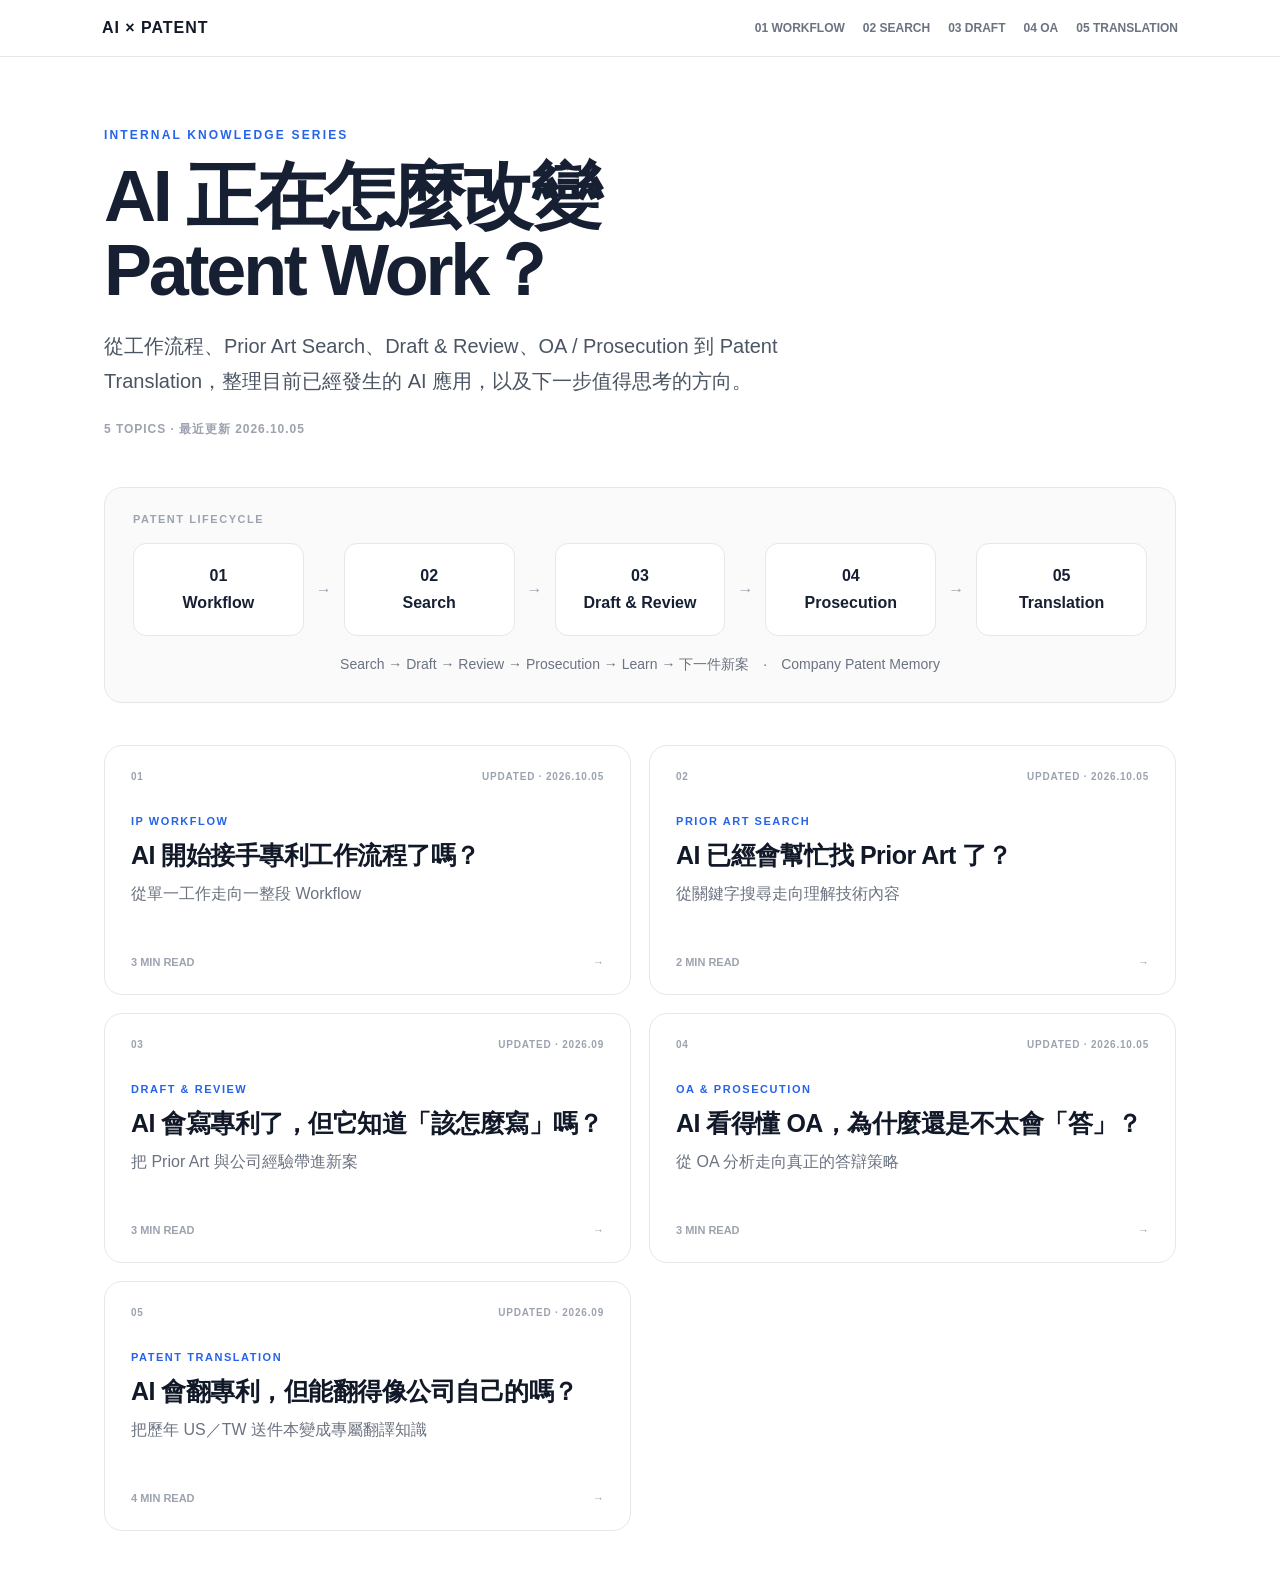
==== index.html @ 7e4e6a0c "Extend existing AI Patent issues with PatSnap and Juristat updates dated 2026-10-05" ====
<!doctype html><html lang="zh-Hant"><head>
<meta charset="utf-8"><meta name="viewport" content="width=device-width,initial-scale=1">
<title>AI × PATENT｜Internal Knowledge Series</title><style>
:root{--ink:#172033;--muted:#667085;--line:#e6eaf0;--soft:#f6f8fb;--accent:#3157d5;--green:#147d64;--amber:#a45b00}
*{box-sizing:border-box} body{margin:0;font-family:-apple-system,BlinkMacSystemFont,"Segoe UI","Noto Sans TC","PingFang TC",sans-serif;color:var(--ink);background:#fff;line-height:1.72}
main{max-width:940px;margin:auto;padding:56px 24px 80px}.eyebrow{font-weight:800;letter-spacing:.14em;font-size:13px;color:var(--accent)}
h1{font-size:44px;line-height:1.15;margin:14px 0 14px;letter-spacing:-.03em} .lead{font-size:21px;color:#475467;max-width:760px;margin:0}
.meta{margin-top:22px;color:#7a8495;font-size:13px;font-weight:700;letter-spacing:.05em}.rule{height:1px;background:var(--line);margin:42px 0}
h2{font-size:28px;margin:0 0 12px;letter-spacing:-.02em}h3{font-size:20px;margin:0 0 8px}.intro{font-size:18px;max-width:800px}
.compare,.two{display:grid;grid-template-columns:1fr 1fr;gap:16px;margin:24px 0}.card{border:1px solid var(--line);border-radius:18px;padding:22px;background:#fff}
.card.soft{background:var(--soft)}.label{font-size:12px;font-weight:800;letter-spacing:.08em;color:var(--muted);text-transform:uppercase}.big{font-size:20px;font-weight:800;margin:8px 0}
.flow{display:flex;flex-wrap:wrap;gap:8px;align-items:center;margin:18px 0}.step{padding:9px 12px;border-radius:10px;background:var(--soft);font-weight:700;font-size:14px}.arrow{color:#98a2b3}
.item{padding:28px 0;border-top:1px solid var(--line)}.item:first-of-type{border-top:0}.badge{display:inline-block;padding:5px 9px;border-radius:999px;background:#edf2ff;color:var(--accent);font-size:11px;font-weight:800;letter-spacing:.05em;margin-bottom:10px}
.badge.green{background:#eaf8f3;color:var(--green)}.badge.amber{background:#fff4e5;color:var(--amber)}
.note{border-left:4px solid #c8d2ea;background:#f8faff;padding:15px 18px;border-radius:0 12px 12px 0;margin:20px 0}
.takeaway{font-size:24px;font-weight:850;line-height:1.45;padding:26px;border-radius:18px;background:#172033;color:white;margin:24px 0}
.role{font-size:15px}.role b{display:block;font-size:18px;margin-bottom:6px}.try{background:#f4f7ff;border-radius:20px;padding:26px;margin-top:22px}
.sources a{display:block;color:#3157d5;text-decoration:none;margin:9px 0}.sources a:hover{text-decoration:underline}
footer{margin-top:48px;padding-top:20px;border-top:1px solid var(--line);color:#98a2b3;font-size:12px;letter-spacing:.08em}
@media(max-width:680px){main{padding:38px 18px 60px}h1{font-size:34px}.lead{font-size:18px}.compare,.two{grid-template-columns:1fr}.takeaway{font-size:21px}}

/* Reading section aligned with #02 */
.sources li{margin:9px 0}

/* Exact #02 reading/footer styles */
.sources a{color:var(--accent);text-decoration:none;font-weight:650}
.sources a:hover{text-decoration:underline}
.sources li{margin:9px 0}
.sources li{margin:9px 0}
.sources a{color:var(--accent);text-decoration:none;font-weight:650}
.sources a:hover{text-decoration:underline}
.sources a:hover{text-decoration:underline}
.footer{text-align:center;color:var(--muted);font-size:12px;margin-top:26px}


:root{--bg:#f5f7fa;--card:#fff;--ink:#172033;--muted:#687386;--line:#e6eaf0;--accent:#2457d6;--soft:#eef3ff;}
*{box-sizing:border-box} body{margin:0;background:var(--bg);color:var(--ink);font-family:-apple-system,BlinkMacSystemFont,"Segoe UI","Noto Sans TC","PingFang TC",Arial,sans-serif;line-height:1.72}
.wrap{max-width:880px;margin:auto;padding:34px 20px 64px}
.hero{background:linear-gradient(135deg,#101a34,#253d79);color:white;border-radius:24px;padding:44px 42px;box-shadow:0 16px 40px rgba(20,34,70,.16)}
.kicker{font-size:13px;letter-spacing:.16em;font-weight:700;opacity:.78}.hero h1{font-size:38px;line-height:1.25;margin:14px 0 12px}.sub{font-size:18px;opacity:.86}
.meta{margin-top:22px;font-size:13px;opacity:.72}.card{background:var(--card);border:1px solid var(--line);border-radius:20px;padding:30px;margin-top:20px}
h2{font-size:23px;margin:0 0 14px}.lead{font-size:18px;margin:0}
.compare{display:grid;grid-template-columns:1fr 1fr;gap:14px;margin-top:22px}.box{border-radius:16px;padding:20px;background:#f7f8fb}.box.ai{background:var(--soft);border:1px solid #dce6ff}.label{font-size:12px;font-weight:800;letter-spacing:.08em;color:var(--muted);text-transform:uppercase}.quote{font-size:20px;font-weight:750;margin-top:7px}
.grid{display:grid;grid-template-columns:repeat(3,1fr);gap:14px}.mini{border:1px solid var(--line);border-radius:16px;padding:19px}.mini h3{margin:0 0 8px;font-size:17px}.mini p{margin:0;color:#4f5a6d;font-size:14.5px}
.flow{display:flex;align-items:center;gap:10px;flex-wrap:wrap;margin:17px 0}.step{padding:9px 13px;background:#f5f7fa;border-radius:10px;font-weight:650}.new .step{background:var(--soft);color:#173d9b}.arrow{color:#9aa4b4}
.take{border-left:4px solid var(--accent);padding-left:17px;font-size:18px;font-weight:650;margin-top:18px}
.sources a{color:var(--accent);text-decoration:none;font-weight:650}.sources a:hover{text-decoration:underline}.sources li{margin:9px 0}
.footer{text-align:center;color:var(--muted);font-size:12px;margin-top:26px}
@media(max-width:680px){.hero{padding:32px 24px}.hero h1{font-size:30px}.compare,.grid{grid-template-columns:1fr}.card{padding:23px}.wrap{padding:18px 12px 44px}}

.badge.green{background:#eaf8f3!important;color:#147d64!important}
.badge.amber{background:#fff4e5!important;color:#a45b00!important}


:root{--ink:#172033;--muted:#667085;--line:#e6eaf0;--soft:#f6f8fb;--accent:#3157d5;--green:#147d64;--amber:#a45b00}
*{box-sizing:border-box} body{margin:0;font-family:-apple-system,BlinkMacSystemFont,"Segoe UI","Noto Sans TC","PingFang TC",sans-serif;color:var(--ink);background:#fff;line-height:1.72}
main{max-width:940px;margin:auto;padding:56px 24px 80px}.eyebrow{font-weight:800;letter-spacing:.14em;font-size:13px;color:var(--accent)}
h1{font-size:44px;line-height:1.15;margin:14px 0 14px;letter-spacing:-.03em} .lead{font-size:21px;color:#475467;max-width:760px;margin:0}
.meta{margin-top:22px;color:#7a8495;font-size:13px;font-weight:700;letter-spacing:.05em}.rule{height:1px;background:var(--line);margin:42px 0}
h2{font-size:28px;margin:0 0 12px;letter-spacing:-.02em}h3{font-size:20px;margin:0 0 8px}.intro{font-size:18px;max-width:800px}
.compare,.two{display:grid;grid-template-columns:1fr 1fr;gap:16px;margin:24px 0}.card{border:1px solid var(--line);border-radius:18px;padding:22px;background:#fff}
.card.soft{background:var(--soft)}.label{font-size:12px;font-weight:800;letter-spacing:.08em;color:var(--muted);text-transform:uppercase}.big{font-size:20px;font-weight:800;margin:8px 0}
.flow{display:flex;flex-wrap:wrap;gap:8px;align-items:center;margin:18px 0}.step{padding:9px 12px;border-radius:10px;background:var(--soft);font-weight:700;font-size:14px}.arrow{color:#98a2b3}
.item{padding:28px 0;border-top:1px solid var(--line)}.item:first-of-type{border-top:0}.badge{display:inline-block;padding:5px 9px;border-radius:999px;background:#edf2ff;color:var(--accent);font-size:11px;font-weight:800;letter-spacing:.05em;margin-bottom:10px}
.badge.green{background:#eaf8f3;color:var(--green)}.badge.amber{background:#fff4e5;color:var(--amber)}
.note{border-left:4px solid #c8d2ea;background:#f8faff;padding:15px 18px;border-radius:0 12px 12px 0;margin:20px 0}
.takeaway{font-size:24px;font-weight:850;line-height:1.45;padding:26px;border-radius:18px;background:#172033;color:white;margin:24px 0}
.role{font-size:15px}.role b{display:block;font-size:18px;margin-bottom:6px}.try{background:#f4f7ff;border-radius:20px;padding:26px;margin-top:22px}
.sources a{display:block;color:#3157d5;text-decoration:none;margin:9px 0}.sources a:hover{text-decoration:underline}
footer{margin-top:48px;padding-top:20px;border-top:1px solid var(--line);color:#98a2b3;font-size:12px;letter-spacing:.08em}
@media(max-width:680px){main{padding:38px 18px 60px}h1{font-size:34px}.lead{font-size:18px}.compare,.two{grid-template-columns:1fr}.takeaway{font-size:21px}}

/* Reading section aligned with #02 */
.sources li{margin:9px 0}

/* Exact #02 reading/footer styles */
.sources a{color:var(--accent);text-decoration:none;font-weight:650}
.sources a:hover{text-decoration:underline}
.sources li{margin:9px 0}
.sources li{margin:9px 0}
.sources a{color:var(--accent);text-decoration:none;font-weight:650}
.sources a:hover{text-decoration:underline}
.sources a:hover{text-decoration:underline}
.footer{text-align:center;color:var(--muted);font-size:12px;margin-top:26px}


:root{--ink:#172033;--muted:#667085;--line:#e6eaf0;--soft:#f6f8fb;--accent:#3157d5;--green:#147d64;--amber:#a45b00}
*{box-sizing:border-box} body{margin:0;font-family:-apple-system,BlinkMacSystemFont,"Segoe UI","Noto Sans TC","PingFang TC",sans-serif;color:var(--ink);background:#fff;line-height:1.72}
main{max-width:940px;margin:auto;padding:56px 24px 80px}.eyebrow{font-weight:800;letter-spacing:.14em;font-size:13px;color:var(--accent)}
h1{font-size:44px;line-height:1.15;margin:14px 0 14px;letter-spacing:-.03em} .lead{font-size:21px;color:#475467;max-width:760px;margin:0}
.meta{margin-top:22px;color:#7a8495;font-size:13px;font-weight:700;letter-spacing:.05em}.rule{height:1px;background:var(--line);margin:42px 0}
h2{font-size:28px;margin:0 0 12px;letter-spacing:-.02em}h3{font-size:20px;margin:0 0 8px}.intro{font-size:18px;max-width:800px}
.compare,.two{display:grid;grid-template-columns:1fr 1fr;gap:16px;margin:24px 0}.card{border:1px solid var(--line);border-radius:18px;padding:22px;background:#fff}
.card.soft{background:var(--soft)}.label{font-size:12px;font-weight:800;letter-spacing:.08em;color:var(--muted);text-transform:uppercase}.big{font-size:20px;font-weight:800;margin:8px 0}
.flow{display:flex;flex-wrap:wrap;gap:8px;align-items:center;margin:18px 0}.step{padding:9px 12px;border-radius:10px;background:var(--soft);font-weight:700;font-size:14px}.arrow{color:#98a2b3}
.item{padding:28px 0;border-top:1px solid var(--line)}.item:first-of-type{border-top:0}.badge{display:inline-block;padding:5px 9px;border-radius:999px;background:#edf2ff;color:var(--accent);font-size:11px;font-weight:800;letter-spacing:.05em;margin-bottom:10px}
.badge.green{background:#eaf8f3;color:var(--green)}.badge.amber{background:#fff4e5;color:var(--amber)}
.note{border-left:4px solid #c8d2ea;background:#f8faff;padding:15px 18px;border-radius:0 12px 12px 0;margin:20px 0}
.takeaway{font-size:24px;font-weight:850;line-height:1.45;padding:26px;border-radius:18px;background:#172033;color:white;margin:24px 0}
.role{font-size:15px}.role b{display:block;font-size:18px;margin-bottom:6px}.try{background:#f4f7ff;border-radius:20px;padding:26px;margin-top:22px}
.sources a{display:block;color:#3157d5;text-decoration:none;margin:9px 0}.sources a:hover{text-decoration:underline}
footer{margin-top:48px;padding-top:20px;border-top:1px solid var(--line);color:#98a2b3;font-size:12px;letter-spacing:.08em}
@media(max-width:680px){main{padding:38px 18px 60px}h1{font-size:34px}.lead{font-size:18px}.compare,.two{grid-template-columns:1fr}.takeaway{font-size:21px}}

/* Reading section aligned with #02 */
.sources li{margin:9px 0}

/* Exact #02 reading/footer styles */
.sources a{color:var(--accent);text-decoration:none;font-weight:650}
.sources a:hover{text-decoration:underline}
.sources li{margin:9px 0}
.sources li{margin:9px 0}
.sources a{color:var(--accent);text-decoration:none;font-weight:650}
.sources a:hover{text-decoration:underline}
.sources a:hover{text-decoration:underline}
.footer{text-align:center;color:var(--muted);font-size:12px;margin-top:26px}

html{scroll-behavior:smooth;scroll-padding-top:82px}
body{margin:0}
.series-nav{position:sticky;top:0;z-index:1000;background:rgba(255,255,255,.94);backdrop-filter:blur(12px);border-bottom:1px solid #e5e7eb}
.series-nav-inner{max-width:1120px;margin:auto;display:flex;align-items:center;gap:24px;padding:14px 22px}
.series-brand{font-weight:900;letter-spacing:.06em;color:#111827;text-decoration:none;white-space:nowrap}
.series-links{margin-left:auto;display:flex;gap:18px;overflow:auto}
.series-links a{font:700 12px/1.2 Arial,sans-serif;color:#6b7280;text-decoration:none;white-space:nowrap}
.series-links a:hover{color:#111827}
.series-home{max-width:1120px;margin:auto;padding:72px 24px 64px}
.series-label{font:800 12px/1 Arial,sans-serif;letter-spacing:.18em;color:#2563eb;margin-bottom:18px}
.series-home h1{font-size:clamp(38px,6vw,72px);line-height:1.03;margin:0 0 22px;letter-spacing:-.045em}
.series-deck{font-size:20px;line-height:1.75;color:#4b5563;max-width:760px}
.series-meta{font:700 12px/1 Arial,sans-serif;color:#9ca3af;letter-spacing:.08em;margin-top:24px}
.lifecycle{margin:52px 0 42px;padding:26px 28px;border:1px solid #e5e7eb;border-radius:18px;background:#fafafa}
.lifecycle-title{font:800 11px/1 Arial,sans-serif;letter-spacing:.14em;color:#9ca3af;margin-bottom:18px}
.life-row{display:grid;grid-template-columns:1fr auto 1fr auto 1fr auto 1fr auto 1fr;gap:12px;align-items:center}
.life-node{padding:18px 12px;border-radius:13px;background:white;border:1px solid #e5e7eb;text-align:center;font-weight:800}
.life-arrow{color:#9ca3af;font-weight:900}
.memory{margin-top:16px;text-align:center;color:#6b7280;font-size:14px}
.topic-grid{display:grid;grid-template-columns:1fr 1fr;gap:18px}
.topic-card{display:flex;min-height:250px;flex-direction:column;padding:26px;border:1px solid #e5e7eb;border-radius:18px;text-decoration:none;color:#111827;background:white;transition:.18s ease}
.topic-card:hover{transform:translateY(-3px);box-shadow:0 14px 34px rgba(17,24,39,.08);border-color:#cbd5e1}
.topic-top{display:flex;justify-content:space-between;font:800 10px/1 Arial,sans-serif;letter-spacing:.08em;color:#9ca3af}
.topic-kicker{margin-top:34px;font:900 11px/1 Arial,sans-serif;letter-spacing:.14em;color:#2563eb}
.topic-card h3{font-size:25px;line-height:1.28;margin:12px 0 10px;letter-spacing:-.02em}
.topic-card p{color:#6b7280;line-height:1.65;margin:0 0 24px}
.topic-read{margin-top:auto;display:flex;justify-content:space-between;font:800 11px/1 Arial,sans-serif;color:#9ca3af}
.issue{border-top:1px solid #e5e7eb;padding-top:26px}
.issue-shell{max-width:920px;margin:auto}
.issue-nav{max-width:920px;margin:40px auto 80px;padding:22px 24px;border-top:1px solid #e5e7eb;display:grid;grid-template-columns:1fr auto 1fr;gap:14px}
.issue-nav a{font:700 12px/1.4 Arial,sans-serif;color:#4b5563;text-decoration:none}
.issue-nav a:last-child{text-align:right}
@media(max-width:760px){
 .series-nav-inner{padding:12px 16px}.series-links{gap:14px}
 .series-links a{font-size:10px}.series-home{padding:48px 18px}
 .series-deck{font-size:17px}.topic-grid{grid-template-columns:1fr}
 .life-row{grid-template-columns:1fr}.life-arrow{transform:rotate(90deg);text-align:center}
 .issue-nav{grid-template-columns:1fr 1fr;padding:18px}.issue-nav a:nth-child(2){display:none}
}
</style>
<style>
@media (max-width: 760px){
  /* Standalone issue styles used full width; restore a comfortable reading gutter. */
  .issue-shell{
    width:auto !important;
    max-width:none !important;
    margin:0 !important;
    padding-left:20px !important;
    padding-right:20px !important;
    box-sizing:border-box !important;
  }
  .issue-shell main{
    width:auto !important;
    max-width:none !important;
    margin:0 !important;
    padding-left:0 !important;
    padding-right:0 !important;
  }
  .issue-shell h1,
  .issue-shell h2,
  .issue-shell h3,
  .issue-shell p,
  .issue-shell .lead{
    overflow-wrap:anywhere;
  }
  .issue-shell .card,
  .issue-shell .takeaway,
  .issue-shell .flow,
  .issue-shell .two{
    max-width:100%;
    box-sizing:border-box;
  }
  .issue-nav{
    margin-left:20px !important;
    margin-right:20px !important;
    padding-left:0 !important;
    padding-right:0 !important;
  }
}
</style>


<style>
/* No-JavaScript article switching, compatible with local/iOS HTML preview */
.issue{display:none !important;}
.issue:target{display:block !important;}
body:has(.issue:target) .series-home{display:none !important;}

.article-back{
  max-width:920px;
  margin:0 auto;
  padding:22px 24px 0;
  box-sizing:border-box;
}
.article-back a{
  font:800 12px/1.2 Arial,sans-serif;
  letter-spacing:.04em;
  color:#64748b;
  text-decoration:none;
}
@media(max-width:760px){
  .article-back{padding:18px 20px 0;}
  body:has(.issue:target) .series-links{display:none;}
}
</style>

</head><body>
<nav class="series-nav"><div class="series-nav-inner">
<a class="series-brand" href="#home">AI × PATENT</a>
<div class="series-links">
<a href="#issue-01">01 WORKFLOW</a><a href="#issue-02">02 SEARCH</a>
<a href="#issue-03">03 DRAFT</a><a href="#issue-04">04 OA</a><a href="#issue-05">05 TRANSLATION</a>
</div></div></nav>

<header id="home" class="series-home">
<div class="series-label">INTERNAL KNOWLEDGE SERIES</div>
<h1>AI 正在怎麼改變<br>Patent Work？</h1>
<p class="series-deck">從工作流程、Prior Art Search、Draft & Review、OA / Prosecution 到 Patent Translation，整理目前已經發生的 AI 應用，以及下一步值得思考的方向。</p>
<div class="series-meta">5 TOPICS · 最近更新 2026.10.05</div>

<div class="lifecycle">
<div class="lifecycle-title">PATENT LIFECYCLE</div>
<div class="life-row">
<div class="life-node">01<br>Workflow</div><div class="life-arrow">→</div>
<div class="life-node">02<br>Search</div><div class="life-arrow">→</div>
<div class="life-node">03<br>Draft & Review</div><div class="life-arrow">→</div>
<div class="life-node">04<br>Prosecution</div><div class="life-arrow">→</div>
<div class="life-node">05<br>Translation</div>
</div>
<div class="memory">Search → Draft → Review → Prosecution → Learn → 下一件新案　·　Company Patent Memory</div>
</div>

<div class="topic-grid">
<a class="topic-card" href="#issue-01">
  <div class="topic-top"><span>01</span><span>UPDATED · 2026.10.05</span></div>
  <div class="topic-kicker">IP WORKFLOW</div>
  <h3>AI 開始接手專利工作流程了嗎？</h3>
  <p>從單一工作走向一整段 Workflow</p>
  <div class="topic-read">3 MIN READ<b>→</b></div>
</a>

<a class="topic-card" href="#issue-02">
  <div class="topic-top"><span>02</span><span>UPDATED · 2026.10.05</span></div>
  <div class="topic-kicker">PRIOR ART SEARCH</div>
  <h3>AI 已經會幫忙找 Prior Art 了？</h3>
  <p>從關鍵字搜尋走向理解技術內容</p>
  <div class="topic-read">2 MIN READ<b>→</b></div>
</a>

<a class="topic-card" href="#issue-03">
  <div class="topic-top"><span>03</span><span>UPDATED · 2026.09</span></div>
  <div class="topic-kicker">DRAFT & REVIEW</div>
  <h3>AI 會寫專利了，但它知道「該怎麼寫」嗎？</h3>
  <p>把 Prior Art 與公司經驗帶進新案</p>
  <div class="topic-read">3 MIN READ<b>→</b></div>
</a>

<a class="topic-card" href="#issue-04">
  <div class="topic-top"><span>04</span><span>UPDATED · 2026.10.05</span></div>
  <div class="topic-kicker">OA & PROSECUTION</div>
  <h3>AI 看得懂 OA，為什麼還是不太會「答」？</h3>
  <p>從 OA 分析走向真正的答辯策略</p>
  <div class="topic-read">3 MIN READ<b>→</b></div>
</a>

<a class="topic-card" href="#issue-05">
  <div class="topic-top"><span>05</span><span>UPDATED · 2026.09</span></div>
  <div class="topic-kicker">PATENT TRANSLATION</div>
  <h3>AI 會翻專利，但能翻得像公司自己的嗎？</h3>
  <p>把歷年 US／TW 送件本變成專屬翻譯知識</p>
  <div class="topic-read">4 MIN READ<b>→</b></div>
</a></div>
</header>
<article id="issue-01" class="issue"><div class="article-back"><a href="#">← AI × PATENT 首頁</a></div><div class="issue-shell">
<div class="eyebrow">AI × PATENT · #01 · IP WORKFLOW</div>
<h1>AI 開始接手專利工作流程了嗎？</h1>
<p class="lead">從專利工程師到專利程序／管理人員，AI 正從「回答問題」走向「執行工作」。</p>
<div class="meta">SEP 2026 · 3 MIN READ · 資訊更新至 2026.10.05</div>

<div class="rule"></div>
<h2>從「人操作系統」到「AI 先處理、人確認」</h2>
<p class="intro">過去的專利管理系統，主要由人把案件、文件、期限與任務輸入系統。現在的變化，是 AI 與流程自動化開始直接讀文件、取得資料、整理案件，甚至把下一步工作準備好。</p>
<div class="compare">
 <div class="card"><div class="label">傳統專利管理系統</div><div class="big">人輸入資料 → 系統幫忙管理</div><div>下載文件、辨識案件、更新欄位、建立任務，再由系統提醒。</div></div>
 <div class="card soft"><div class="label">AI + 自動化流程</div><div class="big">AI 先處理 → 人確認例外</div><div>自動取得與整理資料，讓人力集中在確認、例外處理與專業判斷。</div></div>
</div>

<div class="rule"></div>
<h2>現在已經做到哪裡？</h2>
<div class="flow" style="margin-top:10px;margin-bottom:22px">
  <span class="badge" style="margin:0">目前已可做到</span>
  <span class="badge green" style="margin:0">已正式推出／實際導入</span>
  <span class="badge amber" style="margin:0">開發中／即將推出</span>
</div>

<section class="item">
<span class="badge">目前已可做到</span>
<h3>① AI 自主工作流程：先從行政工作開始</h3>
<p>Anaqua 在 2026 年把 <b>AI 自主工作流程</b>視為專利管理的重要方向：AI 負責處理大量重複性的行政工作，但仍保留人工監督，讓專利專業人員把時間放在專利組合決策、風險評估等需要判斷的工作。</p>
<div class="flow"><span class="step">讀取資料／文件</span><span class="arrow">→</span><span class="step">執行既定流程</span><span class="arrow">→</span><span class="step">處理例行工作</span><span class="arrow">→</span><span class="step">人工監督</span></div>
</section>

<section class="item">
<span class="badge">目前已可做到</span>
<h3>② 建檔／IDS／期限管理：其實已經高度自動化</h3>
<p>Clarivate FoundationIP 已支援從 USPTO 或電子郵件進行案件建檔、建立內部任務，並依相關專利家族自動觸發工作；也能自動更新欄位、產生報表與提醒。IDS 可大量匯入引證文獻、同步到相關案件並產生表單；法規更新與期限重算則涵蓋 300 多個司法管轄區。</p>
<div class="flow"><span class="step">專利局／Email</span><span class="arrow">→</span><span class="step">案件建檔</span><span class="arrow">→</span><span class="step">任務／專利家族</span><span class="arrow">→</span><span class="step">IDS／期限</span></div>
<div class="note"><b>這裡的重點：</b>不一定每一步都是生成式 AI。真正改變程序工作的，是 AI、資料串接與流程自動化合在一起。</div>
</section>

<section class="item">
<span class="badge green">2026.06 · 已實際導入</span>
<h3>③ Questel Qthena：企業已開始導入審查流程管理</h3>
<p>Qthena 可以直接連到各國專利登錄系統，自動取得、儲存、重新命名並整理審查文件，例如先前技術、檢索意見與審查文件，再把文件、AI 分析結果與團隊協作集中在同一個案件空間。</p>
<p>2026 年 6 月，Giesecke+Devrient（G+D）宣布採用 Qthena。這代表「AI + 專利審查流程」已不只是展示，而開始進入企業 IP 部門。</p>
<div class="flow"><span class="step">專利登錄系統</span><span class="arrow">→</span><span class="step">自動取得文件</span><span class="arrow">→</span><span class="step">命名 / 整理</span><span class="arrow">→</span><span class="step">AI 分析</span><span class="arrow">→</span><span class="step">團隊確認</span></div>
</section>

<section class="item">
<span class="badge amber">開發中／即將推出</span>
<h3>④ Equinox：AI 開始瞄準「來件處理」</h3>
<p>Questel 旗下 Equinox 已公開 AI 建檔發展方向：下一步是讓 AI 直接處理收到的文件，自動抽取<b>案件代碼、文件類型、重要號碼與日期</b>，再建議應啟動哪一個預先設定的流程。這正是專利程序／管理人員常見的收件與案件管理工作。</p>
<div class="flow"><span class="step">收到文件</span><span class="arrow">→</span><span class="step">抽取案件／日期／文件類型</span><span class="arrow">→</span><span class="step">建議下一步</span><span class="arrow">→</span><span class="step">人工確認</span></div>
<div class="note"><b>注意：</b>Equinox 官網目前仍將「自動讀取來件」與「建議下一步」標為即將推出。這反而很能說明 2026 年的真實邊界：傳統流程自動化已相當成熟，但真正由 AI 讀懂文件並決定下一步，仍在落地途中。</div>
</section>

<section class="item">
<span class="badge green">2026.05 · 已正式推出</span>
<h3>⑤ Dennemeyer：開始可以直接用白話查專利組合</h3>
<p>Dennemeyer 2026 年推出新一代 DIAMS Infinity，除了專利局資料串接、案件建檔、期限追蹤與任務管理，也加入<b>自然語言搜尋</b>：使用者不必熟悉複雜欄位與篩選條件，就能直接用白話查詢專利管理系統裡的專利組合資訊。</p>
<div class="flow"><span class="step">用白話詢問</span><span class="arrow">→</span><span class="step">AI 理解問題</span><span class="arrow">→</span><span class="step">查詢系統資料</span><span class="arrow">→</span><span class="step">取得管理資訊</span></div>
</section>

<section class="item">
<span class="badge">目前已可做到</span>
<h3>⑥ MaxVal：有些「像 AI Agent 的效果」其實早已能自動化</h3>
<p>MaxVal Symphony 已可直接同步主要專利局資料，做到<b>幾乎不需人工介入的自動建檔／解除待辦</b>，並自動維護期限規則。2025 年又把 Relecura AI 整合進系統，增加新穎性檢索與專利分類能力。</p>
<div class="note"><b>這是一個重要分界：</b>不要把所有自動化都叫 AI Agent。專利局資料同步、規則引擎、期限觸發，本來就能做到大量無人化處理；2026 年真正的新進展，是 AI 開始處理過去較難用固定規則完成的「讀文件、理解內容、找資料、建議下一步」。</div>
</section>

<section class="item">
<span class="badge">目前已可做到</span>
<h3>⑦ AI Agent 開始能直接連「真的專利資料」</h3>
<p>PatSnap Open Platform 已提供 API、MCP 與 Agent Skills。AI Agent 執行任務時可以即時呼叫專利檢索與資料取得功能，而不是只靠語言模型的既有知識回答；平台也把新穎性檢索、FTO、技術問答與說明書撰寫等能力做成可串接的流程。</p>
<div class="flow"><span class="step">AI 接到任務</span><span class="arrow">→</span><span class="step">連接專利資料</span><span class="arrow">→</span><span class="step">取得即時資料</span><span class="arrow">→</span><span class="step">執行下一步</span></div>
</section>

<div class="rule"></div>
<section class="item"><span class="badge green">新增觀察 · 2026.10.05</span><h3>PatSnap Open 延伸：從資料庫到可供 Agent 調用的工具層</h3><p>前述第⑦項 PatSnap Open 案例值得進一步關注的，不只是 AI 可以取得專利資料，而是透過 MCP／API 將檢索、資料取得等功能拆成可呼叫工具。Agent 可依任務安排多步驟資料取得與分析，專利工程師則負責核對來源及關鍵判斷。</p><p><b>對內部開發的啟示：</b>優先定義 get_case_info、get_prosecution_history、search_patents 等清楚的工具介面，串接既有 iGPS、文件及外部專利資料；不必把所有功能重新做進 Dashboard。導入前仍須確認資料授權、存取權限與審計紀錄。</p><p>官方資料：<a href="https://open.patsnap.com/" target="_blank" rel="noopener">PatSnap Open</a></p></section>
<h2>對整個 IP 部門有什麼意義？</h2>
<div class="two">
 <div class="card role"><b>⚖️ 專利工程師</b>先前技術／OA 分析<br>請求項對照<br>說明書／請求項審閱<br>審查答辯決策支援<br><br><strong>核心仍是技術／法律判斷</strong></div>
 <div class="card role"><b>🗂️ 專利程序／管理人員</b>文件取得與整理<br>案件建檔 / Task creation<br>Deadline / law update<br>IDS / family data flow<br><br><strong>AI 可先承接例行程序，讓人力轉向例外處理與流程管理</strong></div>
</div>

<div class="takeaway">以前：人輸入資料，系統幫你管理。<br><br>現在：AI 讀取資料、準備下一步，人負責確認例外與做專業判斷。</div>

<p>對專利程序／管理人員而言，這比較像是工作重心的轉變：減少重複性的資料輸入與文件整理，把時間移到例外處理、流程監控、跨部門協調與資料品質確認。<br><br>
所以現階段比較準確的說法，不是「AI 已經可以自動運作整個 IP 部門」，而是：</p>
<p><b>AI 正從「幫你做一個工作」，走向「幫你跑一段流程」。</b></p>


<div class="rule"></div>
<h2>從這裡開始找 AI 應用</h2>
<p>不一定要先想「AI 可以做什麼」。先觀察日常工作中，哪些事情一直重複出現：</p>

<div class="two">
  <div class="card">
    <div class="big">📄 一直在「讀」</div>
    <div>可以想想 AI 能不能自動辨識文件、案件、日期與重要資訊。</div>
  </div>
  <div class="card">
    <div class="big">📥 一直在「搬」</div>
    <div>可以想想 AI 能不能從 Email／文件抽取資料，再帶到下一個系統或流程。</div>
  </div>
  <div class="card">
    <div class="big">🔍 一直在「比」</div>
    <div>可以想想 AI 能不能協助比對前後版本、Claims、OA、翻譯或案件資料。</div>
  </div>
  <div class="card">
    <div class="big">⏱️ 一直在「追」</div>
    <div>可以想想 AI 能不能辨識目前案件狀態，整理待辦並提醒下一步。</div>
  </div>
</div>

<div class="takeaway">先找每天重複發生的「讀、搬、比、追」，<br>AI 應用通常就藏在裡面。</div>

<div class="try">
<div class="label">可以試試看</div>
<h3>找一個每週重複最多次的流程</h3>
<p>例如「收到國外事務所／專利局文件 → 找案件 → 存檔 → 更新期限 → 建立任務 → 通知承辦人」。<b>可以從這六個步驟逐一檢視：哪些適合由系統自動完成？哪些仍需要人工確認與專業判斷？</b></p>
</div>

<section class="card sources">
<h2>延伸閱讀</h2>
<ul>
<li><a href="https://www.anaqua.com/ja/resource/agentic-workflows-will-define-ip-management/">Anaqua — 2026 AI Predictions: Agentic Workflows Will Define IP Management</a></li>
<li><a href="https://clarivate.com/intellectual-property/ip-management-software/foundationip/">Clarivate — FoundationIP</a></li>
<li><a href="https://www.questel.com/patent/ai-assistants-patent-productivity/patent-prosecution-workflow/">Questel — Qthena Patent Prosecution Workflow</a></li>
<li><a href="https://equinox-ipms.com/ai-assisted-ip-docketing/">Equinox — AI Agents for IP Docketing</a></li>
<li><a href="https://www.dennemeyer.com/diams-infinity">Dennemeyer — DIAMS Infinity</a></li>
<li><a href="https://www.maxval.com/symphony-law-firm/patent-management/docketing/">MaxVal — Symphony Patent Docketing</a></li>
<li><a href="https://www.questel.com/resourcehub/giesecke-devrient-has-selected-qthena-patent-prosecution-workflow-platform/">Questel — G+D Selects Qthena (2026)</a></li>
<li><a href="https://open.patsnap.com/devportal">PatSnap — Developer Center: API, MCP &amp; Agent Workflows</a></li>
</ul>
</section>
<div class="footer">AI × PATENT · Internal Knowledge Series</div>
</div><div class="issue-nav"><span></span><a href="#home">回到首頁 ↑</a><a href="#issue-02">02 PRIOR ART SEARCH →</a></div></article><article id="issue-02" class="issue"><div class="article-back"><a href="#">← AI × PATENT 首頁</a></div><div class="issue-shell">
<section class="hero">
<div class="kicker">AI × PATENT · #02 · PRIOR ART SEARCH</div>
<h1>AI 已經會幫忙找 Prior Art 了？</h1>
<div class="sub">用 2 分鐘看看 AI 如何改變專利檢索的起點。</div>
<div class="meta">SEP 2026 · 2 MIN READ · 資訊更新至 2026.10.05</div>
</section>

<section class="card">
<h2>從「找對關鍵字」到「讓 AI 理解技術」</h2>
<p class="lead">傳統 Prior Art Search 通常從理解發明、找 synonym / CPC、建立 Boolean query 開始。現在的 AI 檢索 則開始嘗試直接理解一段技術描述，再尋找概念相近的文件。</p>
<div class="compare">
<div class="box"><div class="label">傳統搜尋</div><div class="quote">「文字一樣嗎？」</div></div>
<div class="box ai"><div class="label">AI 搜尋</div><div class="quote">「講的是不是同一件事？」</div></div>
</div>
</section>

<section class="card">
<h2>現在 AI 專利檢索 已經做到哪裡？</h2>
<p class="lead">AI 專利檢索 已經不只是「幫你想 Keyword」。目前可以看到一條很清楚的能力演進：</p>

<div class="mini" style="margin-top:20px">
<h3>① 🌐 WIPO <span style="font-size:12px;background:#e8f0ff;color:#2457d6;padding:4px 8px;border-radius:999px">2026.07 NEW</span>｜用白話告訴 AI「我要找什麼」</h3>
<p>2026 年 PATENTSCOPE 推出 AI-Assisted Search。使用者可以直接用自然語言描述需求，例如「找 2022 年後提升效率的太陽能板專利」，再由 AI 轉成 PATENTSCOPE 可執行的 Keyword、日期、國家等搜尋條件，並可透過對話繼續修改。</p>
<p><strong>目前比較像：自然語言 → AI 幫你建立 Search Query。</strong></p>
</div>

<div class="mini" style="margin-top:14px">
<h3>② 🇺🇸 USPTO <span style="font-size:12px;background:#f0f2f5;color:#596579;padding:4px 8px;border-radius:999px">SimSearch 2022.09 →</span>｜AI 已實際幫 Examiner 找 Prior Art</h3>
<p>USPTO Examiner 已使用 <strong>Similarity Search（SimSearch）</strong>：AI 可利用 Patent Application 的文字產生搜尋內容，再將相似文件依相關程度排序；Application 經 Amendment 修改後，也能重新產生結果。</p>
<p>後續的 <strong>ASAP! Pilot（2025.10–2026.06 · 試辦已結束）</strong> 更測試在正式 Examination 前，由 AI 分析 Specification、Claims、Abstract 與 CPC，先提供可能相關的 Prior Art。</p>
<p><strong>這代表 AI Prior Art Search 已經真正進入 Patent Examination Workflow。</strong></p>
</div>

<div class="mini" style="margin-top:14px;background:var(--soft);border-color:#dce6ff">
<h3>③ 🤖 Questel Sophia <span style="font-size:12px;background:#e8f0ff;color:#2457d6;padding:4px 8px;border-radius:999px">2025.10 →</span>｜讀發明 → 拆技術特徵 → 找揭露</h3>
<p>Questel 的 Sophia Search 又往前一步。使用者可以直接提供 <strong>Invention Disclosure / Memo / 技術說明</strong>，讓 AI 先理解內容並拆出重要 Technical Features，再搜尋「技術意思相近」的專利。</p>
<div class="flow new" style="margin-bottom:10px">
<span class="step">讀發明揭露</span><span class="arrow">→</span>
<span class="step">拆解技術特徵</span><span class="arrow">→</span>
<span class="step">找相似先前技術</span><span class="arrow">→</span>
<span class="step">比對技術特徵揭露</span>
</div>
<p>對搜尋結果，Sophia 還能協助判斷各 Feature 是否 <strong>Disclosed / Partially Disclosed</strong>，並指出支持判斷的相關段落或 Claim，進一步產生 先前技術報告。</p>
<p><strong>也就是從「幫我找相似專利」，開始往「幫我看看這個發明的哪些技術特徵可能已被揭露」前進。</strong></p><p style="margin-top:12px;padding:10px 12px;background:#fff;border-radius:10px;font-size:14px"><strong>2026.04 UPDATE｜</strong>Questel 發布新的 QaECTER patent semantic retrieval model，並導入 Orbit Intelligence / Sophia 等產品，持續強化「依技術意思找相似專利」的能力。</p>
</div>

<p style="margin:20px 2px 0;color:var(--muted);font-size:14px">⚠️ AI 檢索 目前仍不是完整檢索的替代品。實務上仍需搭配 Keyword、Classification、Citation 等搜尋方式，並由 Patent Professional 做最後判斷。</p>
</section>

<section class="card">
<section class="item"><span class="badge green">新增觀察 · 2026.10.05</span><h3>PatSnap Open：從單次檢索走向 Agentic Search</h3><p>PatSnap Open 以 MCP 將專利檢索等能力提供給 AI Agent 呼叫，使檢索流程有機會從人工輸入單次查詢，延伸到 AI 規劃檢索、取得專利內容、依初步結果調整條件並整理來源。此處重點是工具整合及可追溯的研究流程，不代表已能取代人工新穎性或 FTO 判斷。</p><p><b>對內部 Agent 的啟示：</b>將 TIPO、GPSS 或其他授權資料來源包裝成明確的查詢工具，讓 Agent 依任務逐步呼叫；各步驟保存檢索式、來源與人工覆核結果。</p><p>官方資料：<a href="https://open.patsnap.com/" target="_blank" rel="noopener">PatSnap Open</a></p></section>
<h2>💡 對 專利工程師 有什麼意義？</h2>
<div class="label">以前</div>
<div class="flow"><span class="step">Keyword</span><span class="arrow">→</span><span class="step">Boolean Search</span><span class="arrow">→</span><span class="step">Review</span></div>
<div class="label">AI 檢索 開始帶來的流程</div>
<div class="flow new"><span class="step">Invention Disclosure</span><span class="arrow">→</span><span class="step">AI 找相似先前技術</span><span class="arrow">→</span><span class="step">Human Review</span></div>
<p class="take">AI 現階段不是取代 專利檢索，而是幫助我們更快開始搜尋，也更容易找到「不同文字、相似技術」的文件。</p>
</section>

<section class="card">
<h2>🧪 可以試試看</h2>
<p class="lead">拿一件已知重要 Prior Art 的舊案，把原始 Disclosure 丟進 AI 檢索：<strong>已知的 Reference 能不能被找到？AI 又能不能找到當年沒發現的相關文件？</strong></p>
</section>

<section class="card sources">
<h2>延伸閱讀</h2>
<ul>
<li><a href="https://www.uspto.gov/about-us/news-updates/another-uspto-ai-assisted-examination-tool-ready-prime-time">USPTO — AI-assisted Similarity Search</a></li>
<li><a href="https://www.wipo.int/en/web/patentscope/w/news/2026/patentscope-ai-assisted-search-now-available">WIPO — PATENTSCOPE AI-Assisted Search</a></li>
<li><a href="https://www.questel.com/lp/sophia-ai-agents-orbit-intelligence/">Questel — Sophia AI Agents for Orbit Intelligence</a></li>
<li><a href="https://intelligence.help.questel.com/en/support/solutions/articles/77000585238-sophia-search-ai-powered-text-analysis-disclosure-reveal">Questel — Sophia Search / Disclosure Reveal</a></li>
<li><a href="https://www.questel.com/questel-ai-lab-launches-breakthrough-ai-model-enhancing-semantic-patent-search/">Questel — QaECTER 專利檢索 Model (2026.04)</a></li>
</ul>
</section>
<div class="footer">AI × PATENT · Internal Knowledge Series</div>
</div><div class="issue-nav"><a href="#issue-01">← 01 IP WORKFLOW</a><a href="#home">回到首頁 ↑</a><a href="#issue-03">03 DRAFT & REVIEW →</a></div></article><article id="issue-03" class="issue"><div class="article-back"><a href="#">← AI × PATENT 首頁</a></div><div class="issue-shell">
<div class="eyebrow">AI × PATENT · #03 · DRAFT & REVIEW</div>
<h1>AI 會寫專利了，<br>但它知道「該怎麼寫」嗎？</h1>
<p class="sub">從 Prior Art、公司既有專利到過往核准經驗，AI 能不能把這些知識帶進新案 Draft & Review？</p>
<div class="meta">SEP 2026 · 3 MIN READ · 資訊更新至 2026.09</div>

<div class="rule"></div>
<p class="lead">AI Patent Drafting 已經從「幫忙改文字」，走到可以從 invention disclosure 或 claim tree 產生初稿。<br><b>下一個更有意思的問題是：AI 能不能把「檢索結果」與「公司過去學到的經驗」一起帶進新案？</b></p>

<div class="rule"></div><h2>Part 1｜AI 真的已經會寫 Patent Draft 了？</h2>
<div class="card"><span class="badge green">2026 · 已實際導入</span><h3>Qthena｜從 Disclosure / Claim Tree 產生初稿</h3><p>Qthena 可從 claim tree 或完整 invention disclosure 產生 patent application first draft，並提供 unclaimed matter、antecedent basis、numerals 等檢查；也能匯入 previous applications 重用偏好的 wording / style，或加入團隊自己的 playbook。</p></div>
<div class="card"><span class="badge green">2026.09 · 隨機實驗</span><h3>NBER｜AI 讓 Patent Drafting 變好，但「學會多少」因人而異</h3><p>一項針對 <b>11 家美國 IP 事務所、133 位專利律師</b>的實驗發現，AI 能明顯改善 Patent Drafting 品質，對 Junior 的即時幫助尤其大。但三個月後拿掉 AI 再測，<b>Senior 仍有能力提升，Junior 卻沒有明顯進步</b>。</p><p><b>AI 可以快速縮小成果差距，但不代表經驗差距也跟著消失。</b></p></div>

<div class="takeaway">「AI 會不會寫」正在變成基本題。<br>更值得問的是：它寫之前，知道哪些資訊最重要嗎？</div>

<div class="rule"></div><h2>Part 2｜Prior Art Search 不應該停在 Search Report</h2>
<p>#02 談的是 AI 怎麼找 Prior Art；但 Search 的結果，其實可以直接成為下一步 Drafting 的 context。</p>
<div class="card"><span class="badge green">目前已可做到</span><h3>Solve Intelligence｜Search → Claim / Draft Optimization</h3><p>Solve 已把 patentability assessment 放進 Drafting workflow。官方說明可在撰寫過程利用檢索結果強化 claims、預先考慮可能的 rejection，並補入 backup disclosure 與 claims。</p></div>
<div class="flow"><span>Invention Disclosure</span><b>→</b><span>AI Prior Art Search</span><b>→</b><span>Feature Map</span><b>→</b><span>Drafting Context</span><b>→</b><span>Draft</span></div>
<div class="card"><h3>不是「把 20 篇 Prior Art 丟給 AI」</h3><p>更有用的是先整理：哪些 feature 已很常見？哪些 technical relationship 在目前檢索中仍有差異？哪些地方需要補充更多實施方式、技術特徵或技術效果的描述？再把這些資訊交給撰稿者或 Drafting AI。</p></div>

<div class="rule"></div><h2>Part 3｜如果再加入「公司過去的核准經驗」？</h2>
<p>這一步目前市售工具已經碰到一部分，但還沒有看到公開資料證明已完整做到「歷史核准關鍵 → 自動回饋新案」。</p>
<div class="two">
<div class="card"><div class="big">外界已做到：重用過去申請</div><div>Qthena 可匯入 previous applications，維持 wording / style 一致，也可加入 team playbook 與 best practices。</div></div>
<div class="card"><div class="big">外界已做到：Prosecution History</div><div>現有 Patent AI 已能在 prosecution 階段讀取 family history、過去 argument / amendment，作為案件分析 context。</div></div>
</div>
<div class="card"><span class="badge amber">值得進一步發展</span><h3>下一步：把「為什麼核准」帶回新案</h3><p>對一件新案，AI 可以先找公司內部技術相似的歷史專利，再往回讀 prosecution history：原始 Claim 怎麼寫？Examiner challenge 哪裡？公司怎麼 argument / amend？最後留下哪個 technical distinction 才取得核准？</p></div>

<div class="flow"><span>External Prior Art</span><b>+</b><span>Internal Similar Patents</span><b>+</b><span>過往 Prosecution</span><b>→</b><span>Drafting Brief</span></div>

<div class="card"><h3>Drafting Brief 可能長這樣</h3>
<p><b>Prior Art 已知：</b>A / B / C features 已普遍揭露。<br>
<b>本案可能差異：</b>X–Y relationship。<br>
<b>公司相似案件：</b>Patent 123、Patent 456。<br>
<b>過往核准經驗：</b>Patent 123 的 prosecution 中，X–Y relationship 曾成為區別 prior art 的重要 feature。<br>
<b>Drafting Reminder：</b>如果本案也涉及這個 relationship，確認說明書是否充分描述技術結構、技術效果，以及可供後續 Claim 調整的其他實施方式與技術特徵。</p></div>

<div class="takeaway">AI 不一定要告訴撰稿者「Claim 1 應該加什麼」。<br>更有價值的可能是提醒：<br>「公司以前在相似技術上，這裡曾經很重要，這次不要漏掉。」</div>

<div class="rule"></div><h2>Part 4｜那 In-house 的 AI Reviewer 呢？</h2>
<p>事務所完成 Draft 後，同一批 context 還可以再用一次。AI 不只檢查文件形式，也可以協助 Patent Engineer 找「值得確認的地方」。</p>
<div class="two">
<div class="card"><div class="big">文件本身</div><div>Claim ↔ Spec support、antecedent basis、dependency、元件名稱／圖號、embodiment consistency、英中版本差異。</div></div>
<div class="card"><div class="big">公司經驗</div><div>與內部相似專利、過去核准 claims、重要 prosecution distinctions 比較，提醒可能遺漏的 technical point。</div></div>
</div>

<div class="rule"></div><h2>把四期串起來，就會變成一個循環</h2>
<div class="flow"><span>Search</span><b>→</b><span>Draft</span><b>→</b><span>Review</span><b>→</b><span>Prosecution</span><b>→</b><span>Learn</span><b>→</b><span>下一件新案</span></div>
<p><b>每一件案子的 prosecution 經驗，不只是結案紀錄，也可能成為下一件新案的 drafting knowledge。</b></p>

<section class="card sources"><h2>延伸閱讀</h2><ul>
<li><a href="https://www.nber.org/papers/w35720">NBER｜Does AI Assistance Enhance or Erode Expertise? Patent Drafting RCT (2026)</a></li>
<li><a href="https://www.solveintelligence.com/capabilities/patentability-assessments">Solve Intelligence｜Patentability Assessments in Drafting</a></li>
<li><a href="https://questel.com/qthena/features/ai-powered-use-cases">Questel Qthena｜AI-Powered Use Cases Across the IP Lifecycle</a></li>
<li><a href="https://www.questel.com/qthena/resources/news/scaling-specialist-ai-hgf-expands-qthena-for-firm-wide-patent-practice">Qthena × HGF｜Firm-wide Patent AI Adoption (2026)</a></li>
<li><a href="https://arxiv.org/abs/2406.16897">InstructPatentGPT｜Learning Patent Drafting from Prosecution Outcomes</a></li>
</ul></section>
<div class="footer">AI × PATENT · Internal Knowledge Series</div>
</div><div class="issue-nav"><a href="#issue-02">← 02 PRIOR ART SEARCH</a><a href="#home">回到首頁 ↑</a><a href="#issue-04">04 OA & PROSECUTION →</a></div></article><article id="issue-04" class="issue"><div class="article-back"><a href="#">← AI × PATENT 首頁</a></div><div class="issue-shell">
<div class="eyebrow">AI × PATENT · #04 · OA & PROSECUTION</div>
<h1>AI 看得懂 OA，<br>為什麼還是不太會「答」？</h1>
<p class="sub">從 OA 分析、答辯建議，到真正理解公司的 prosecution strategy，AI 還差哪一步？</p>
<div class="meta">SEP 2026 · 3 MIN READ · 資訊更新至 2026.10.05</div>

<div class="rule"></div>
<p class="lead">現在的 AI 已經可以讀 OA、整理 rejection、比對 prior art，甚至提出 argument 與 claim amendment。<br><b>但真正困難的，可能不是「產生一份答辯」，而是理解「為什麼要這樣答」。</b></p>

<div class="rule"></div><h2>現在 AI 答辯已經做到哪裡？</h2>
<div class="card"><span class="badge green">2026 · 已正式推出</span><h3>Questel Qthena｜從 OA 分析走到策略建議</h3><p>Qthena 可整理 OA 與 prior art、提出多個 response strategy、argument 與 claim amendment，選定策略後再協助產生答辯初稿。Questel 同時強調 human-in-the-loop：最後的策略選擇與法律確認仍由專業人員完成。</p></div>
<div class="card"><span class="badge green">2026.04 · 公開專利申請</span><h3>Solve Intelligence｜AI 已開始參與 OA 策略與答辯生成</h3><p>其公開的美國專利申請描述一套 AI-assisted OA response 系統：取得 OA 與 cited prior art → 抽取 rejection / objection → 產生多個 response strategy 候選 → 由使用者選擇策略 → 再生成對應答辯文字。重點仍是由專業人員決定採用哪一個答辯方向。</p></div>
<div class="card"><span class="badge amber">研究前沿</span><h3>PatRe / PARIS-PRO｜「看懂」和「會答」不是同一件事</h3><p>2026 年 PatRe 以 480 件真實案件建立 OA 與 applicant rebuttal benchmark，研究發現 examiner-side analysis 與 applicant-side rebuttal 存在任務差異。PARIS → LE-PARIS → PARIS-PRO 則加入 OA Topics Database、Response Templates、推薦系統、LLM 與 Agentic RAG：答辯 AI 正從單純生成文字，走向「先找適合的答辯知識，再生成」。</p></div>

<div class="takeaway">AI 已經能提出答辯策略。<br>但「有建議」不等於「建議得準」。</div>

<div class="rule"></div><h2>為什麼實際用起來，策略常常不夠精準？</h2>
<p>OA、Claims、Specification 與 cited references，大多只能告訴 AI：<b>Examiner 為什麼 reject。</b> 真正決定答辯方向的資訊，卻常常不在這些文件裡。</p>
<div class="two">
<div class="card"><div class="big">這個 feature 能不能限縮？</div><div>技術上可以 amendment，不代表公司希望把它寫進 independent claim。</div></div>
<div class="card"><div class="big">真正想保護的是什麼？</div><div>同一個 rejection 可能有多種解法，但不同解法對 claim scope 的影響完全不同。</div></div>
<div class="card"><div class="big">過去類似案件怎麼處理？</div><div>公司可能已有相似技術、相似 §103 combination 或 amendment 經驗。</div></div>
<div class="card"><div class="big">為什麼當時這樣答？</div><div>歷史 Response 留下的是結果，未必留下當時的策略考量。</div></div>
</div>
<div class="takeaway">問題可能不是 LLM 不夠強，<br>而是 AI 缺少 prosecution decision 真正需要的 context。</div>

<div class="rule"></div><h2>如果把公司的歷史答辯經驗接進來呢？</h2>
<p>比較有價值的方向，不是叫 AI 模仿「公司最常用的答法」，而是讓它先找到<b>真正相似的歷史案件</b>，再提供可追溯的策略選項。</p>
<div class="flow"><span>Current OA</span><b>→</b><span>Claim / Prior Art Mapping</span><b>→</b><span>相似歷史案件</span><b>→</b><span>策略選項</span><b>→</b><span>人工決策</span></div>
<div class="card"><h3>Strategy A｜先 Argument，不修改 Claim</h3><p>指出 prior art 未揭露特定 technical relationship，並列出公司過去採相似論點的案件與結果。</p></div>
<div class="card"><h3>Strategy B｜加入 Feature X</h3><p>說明可能克服目前 mapping，但同時標示 claim scope 會如何縮小，以及過去類似 amendment 的案例。</p></div>
<div class="card"><h3>Strategy C｜先進行 Examiner Interview</h3><p>若 examiner reasoning 對特定 feature relationship 有歧義，先整理需要確認的問題。</p></div>

<div class="takeaway">公司的歷史 prosecution data，真正值得留下的也許不只是「以前怎麼答」，<br>而是「當時為什麼這樣答」。</div>

<div class="rule"></div><section class="item"><span class="badge green">新增觀察 · 2026.10.05</span><h3>Solve Intelligence × Juristat：讓歷史審查資料參與答辯策略</h3><p>Juristat Data Layer 透過 MCP 與 Solve Intelligence 整合，讓 AI 在分析 OA 時可取得 USPTO 歷史審查資料與 Examiner／Art Unit 相關資訊。這代表答辯輔助正從分析單一 OA 與引證文獻，走向結合歷史審查脈絡；但歷史統計不等於個案成功保證，策略仍須由專利工程師判斷。</p><p><b>對內部 Agent 的啟示：</b>若能將公司歷史 OA、Response、Claim amendment 與最終審查結果建立可追溯的資料層，便可在處理新案時找出類似案例，供人工比較，而非讓 AI 直接套用過往答辯。</p><p>官方資料：<a href="https://juristat.com/" target="_blank" rel="noopener">Juristat</a> ／ <a href="https://www.solveintelligence.com/" target="_blank" rel="noopener">Solve Intelligence</a></p></section>
<h2>可以從現在開始累積什麼？</h2>
<p>每次 OA 結案時，不一定要先建立複雜資料庫。可以先多留一小段結構化資訊：</p>
<div class="flow"><span>遇到什麼問題</span><b>→</b><span>有哪些選項</span><b>→</b><span>最後選哪個</span><b>→</b><span>為什麼</span><b>→</b><span>結果如何</span></div>
<p><b>如果未來 AI 不只找得到「以前怎麼答」，還知道「當時為什麼這樣答」，它提出的策略會不會更有價值？</b></p>

<section class="card sources"><h2>延伸閱讀</h2><ul>
<li><a href="https://www.questel.com/resourcehub/how-can-ai-help-ip-practitioners-manage-responses-to-office-actions/">Questel｜AI 與 Office Action Response</a></li>
<li><a href="https://patents.google.com/patent/US20260105550A1/en">Google Patents｜US20260105550A1 — AI-Assisted OA Response Generation</a></li>
<li><a href="https://arxiv.org/abs/2605.03571">PatRe｜Full-Stage Office Action and Rebuttal Benchmark</a></li>
<li><a href="https://tdr.lib.ntu.edu.tw/handle/123456789/97807">NTU｜自動化專利答辯：PARIS / LE-PARIS / PARIS-PRO</a></li>
<li><a href="https://aclanthology.org/2024.knowllm-1.12.pdf">ACL｜Patent Response System Optimised for Faithfulness</a></li>
<li><a href="https://www.law.berkeley.edu/research/bclt/bclt-legal-analysis/alpi-d2-06/">UC Berkeley Law｜Generative and Agentic AI in Patent Prosecution</a></li>
</ul></section>
<div class="footer">AI × PATENT · Internal Knowledge Series</div>
</div><div class="issue-nav"><a href="#issue-03">← 03 DRAFT & REVIEW</a><a href="#home">回到首頁 ↑</a><a href="#issue-05">05 PATENT TRANSLATION →</a></div></article>

<article id="issue-05" class="issue"><div class="article-back"><a href="#">← AI × PATENT 首頁</a></div><div class="issue-shell">
<div class="eyebrow">AI × PATENT · #05 · PATENT TRANSLATION</div>
<h1>AI 會翻專利，<br>但能翻得像公司自己的嗎？</h1>
<p class="sub">把歷年 US／TW 送件本，變成懂公司術語、句型與技術脈絡的專屬翻譯知識。</p>
<div class="meta">SEP 2026 · 4 MIN READ · 資訊更新至 2026.09</div>

<div class="rule"></div>
<p class="lead">一般生成式 AI 已能產生相當流暢的譯文，但專利翻譯真正困難的，不只是「把英文變成中文」，而是同時維持<b>技術內容、元件名稱、專利句型與權利範圍的一致</b>。</p>
<p>如果公司已累積大量相互對應的 US 英文送件本與 TW 中文送件本，能不能利用這些資料，建立一套熟悉自家技術與翻譯習慣的專屬系統？</p>

<div class="takeaway">可行，而且外界已證明這條技術路線。<br>但重點不一定是重新訓練大型模型，而是先把歷史案件變成可檢索、可追溯的翻譯知識庫。</div>

<div class="rule"></div><h2>外界已經做到哪裡？</h2>
<section class="item">
<span class="badge green">已大規模應用</span>
<h3>① WIPO／EPO：專利專用機器翻譯早已落地</h3>
<p>WIPO 建置 WIPO Translate 時，曾把約 6,000 萬句中國專利中文，與其在 USPTO 提出的英文版本配對，用於發展神經機器翻譯。EPO 與 Google 合作的 Patent Translate 則支援 32 種語言，協助使用者閱讀不同國家的專利文件。</p>
<p>2025 年公開的 JaParaPat 研究，更利用 DOCDB 專利家族資訊找出約 140 萬組日美對應文件，再建立約 3.5 億組日英句對。這代表「辨識同族案件、對齊雙語句子、建立專利語料」已是可行方法。</p>
</section>

<section class="item">
<span class="badge green">已商業化</span>
<h3>② 翻譯業者：從通用模型走向客戶專屬翻譯</h3>
<p>RWS、Clarivate、IP PRO 等業者，已將專利翻譯模型、Translation Memory、客戶術語與人工覆核結合。系統不只要「翻得通順」，還要沿用客戶過往的指定譯法，維持不同案件之間的一致性。</p>
<div class="flow"><span>專利翻譯模型</span><b>＋</b><span>客戶歷史譯稿</span><b>＋</b><span>術語庫</span><b>＋</b><span>人工覆核</span></div>
</section>

<section class="item">
<span class="badge amber">快速發展中</span>
<h3>③ LLM：開始理解全文，但術語控制仍是關鍵</h3>
<p>大型語言模型可以同時閱讀較長的上下文，不再只是逐句翻譯。不過，專利等專業領域的研究仍顯示：先建立專業詞彙表，再要求模型遵循指定術語，通常比單純換用更大的模型有效。</p>
</section>

<div class="takeaway">外界已從「AI 會不會翻專利」，<br>走到「如何讓 AI 遵循特定客戶的歷史譯法」。</div>

<div class="rule"></div><h2>公司內部可以怎麼做？</h2>
<p>若 US／TW 案件具有相同優先權基礎，說明書高度對應，圖式及元件編號一致，中文稿也已經過公司確認，這些正式送件本就是品質很高的企業專屬雙語資料。</p>
<div class="two">
<div class="card"><div class="label">公司共用知識庫</div><div class="big">把歷史經驗整理成資產</div><div>歷史 US／TW 句對、核准術語、OTP／MTP 用語、claim 翻譯規則，以及每筆資料的案件與版本來源。</div></div>
<div class="card soft"><div class="label">每一新案的翻譯包</div><div class="big">翻譯前先取得正確 context</div><div>本案術語表、同族／優先權案、相似歷史句對、元件名稱與圖號表，以及本案適用的 claim 規則。</div></div>
</div>
<div class="flow"><span>US 英文定稿</span><b>→</b><span>取得公司翻譯知識</span><b>→</b><span>產生中文初稿</span><b>→</b><span>自動 QA</span><b>→</b><span>人工覆核</span></div>

<div class="rule"></div><h2>歷史句對資料庫怎麼建立？</h2>
<p>不需要由專利工程師逐句挑選。系統可以批次匯入可信的 US／TW 正式送件本，再自動完成：</p>
<div class="flow"><span>文件切分</span><b>→</b><span>英中對齊</span><b>→</b><span>信心評分</span><b>→</b><span>高信心句對入庫</span></div>
<p>高信心句對可以全部保存，但「存起來」不等於全部視為標準答案。每筆句對仍要保留案號、文件版本、段落號、claim 號及人工確認狀態，讓系統依品質、年代、出現次數與核准狀態決定引用權重。</p>
<div class="grid">
<div class="mini"><h3>原始句對庫</h3><p>保存所有高信心對齊句，提供相似句檢索。</p></div>
<div class="mini"><h3>優質句對庫</h3><p>技術內容完整、譯法穩定，優先提供 AI 參考。</p></div>
<div class="mini"><h3>核准句對庫</h3><p>經人工確認的代表性句型，作為公司標準譯法。</p></div>
</div>

<div class="rule"></div><h2>翻譯每一句，都要查歷史資料嗎？</h2>
<p>概念上是，但由系統在背景批次完成，不是由使用者逐句操作。系統先為各句搜尋相近的歷史句對，再讓 AI 依完整段落與全文脈絡翻譯。</p>
<div class="flow"><span>優先權／同族案</span><b>→</b><span>相同技術系列</span><b>→</b><span>全公司歷史句對</span><b>→</b><span>公司術語</span></div>
<div class="two">
<div class="card"><div class="big">幾乎完全相同</div><div>優先沿用過往譯文。</div></div>
<div class="card"><div class="big">高度相似</div><div>提供歷史譯文，由 AI 依新內容調整。</div></div>
<div class="card"><div class="big">部分相似</div><div>只參考其中的術語或句型。</div></div>
<div class="card"><div class="big">沒有可靠句對</div><div>依公司術語表與全文脈絡翻譯。</div></div>
</div>

<div class="rule"></div><h2>真正的價值：不只翻譯，也幫忙找錯</h2>
<p>完成初譯後，系統還可以自動標示：</p>
<div class="grid">
<div class="mini"><h3>名稱一致性</h3><p>同一元件是否出現不同譯名，claim 與說明書是否一致。</p></div>
<div class="mini"><h3>內容完整性</h3><p>圖號、數值、單位、限制條件是否漏譯或多譯。</p></div>
<div class="mini"><h3>Claim 邏輯</h3><p>依附關係、antecedent basis、and／or 等邏輯是否改變。</p></div>
</div>
<p>專利工程師因此不必平均檢查每一句，而能優先覆核系統標出的高風險內容。</p>

<div class="rule"></div><h2>可以先做一個小型驗證</h2>
<p>第一階段不必匯入全部歷史專利，也不必從頭訓練大型模型。可以先選擇 20～30 組內容高度對應的 US／TW 案件，集中於 OTP、MTP 或相同周邊電路，再以一件未納入資料庫的新案進行盲測。</p>
<div class="flow"><span>20～30 組案件</span><b>→</b><span>句對／術語庫</span><b>→</b><span>新案初譯</span><b>→</b><span>工時與錯誤比較</span></div>
<p>可衡量術語一致率、元件與圖號正確率、漏譯／多譯、claim 邏輯錯誤、人工修改比例，以及相較現行英中比對流程節省的時間。</p>

<div class="takeaway">真正的長期資產不是某一個模型，<br>而是公司累積的核准術語、歷史句對、claim 規則與人工修正紀錄。</div>

<section class="card sources"><h2>延伸閱讀</h2><ul>
<li><a href="https://www.wipo.int/en/web/ai-tools-services/wipo-translate">WIPO｜WIPO Translate</a></li>
<li><a href="https://www.epo.org/en/searching-for-patents/helpful-resources/patent-translate">EPO｜Patent Translate</a></li>
<li><a href="https://arxiv.org/abs/2508.16303">JaParaPat｜Large-Scale Japanese-English Parallel Patent Corpus</a></li>
<li><a href="https://arxiv.org/abs/2410.15690">Efficient Terminology Integration for LLM-based Translation</a></li>
<li><a href="https://www.rws.com/intellectual-property-solutions/patents/patent-translations/">RWS｜Patent Translation Solutions</a></li>
<li><a href="https://clarivate.com/intellectual-property/patent-services/patent-translations/">Clarivate｜Patent Translation Services</a></li>
</ul></section>
<div class="footer">AI × PATENT · Internal Knowledge Series</div>
</div><div class="issue-nav"><a href="#issue-04">← 04 OA & PROSECUTION</a><a href="#home">回到首頁 ↑</a><span></span></div></article>
</body></html>
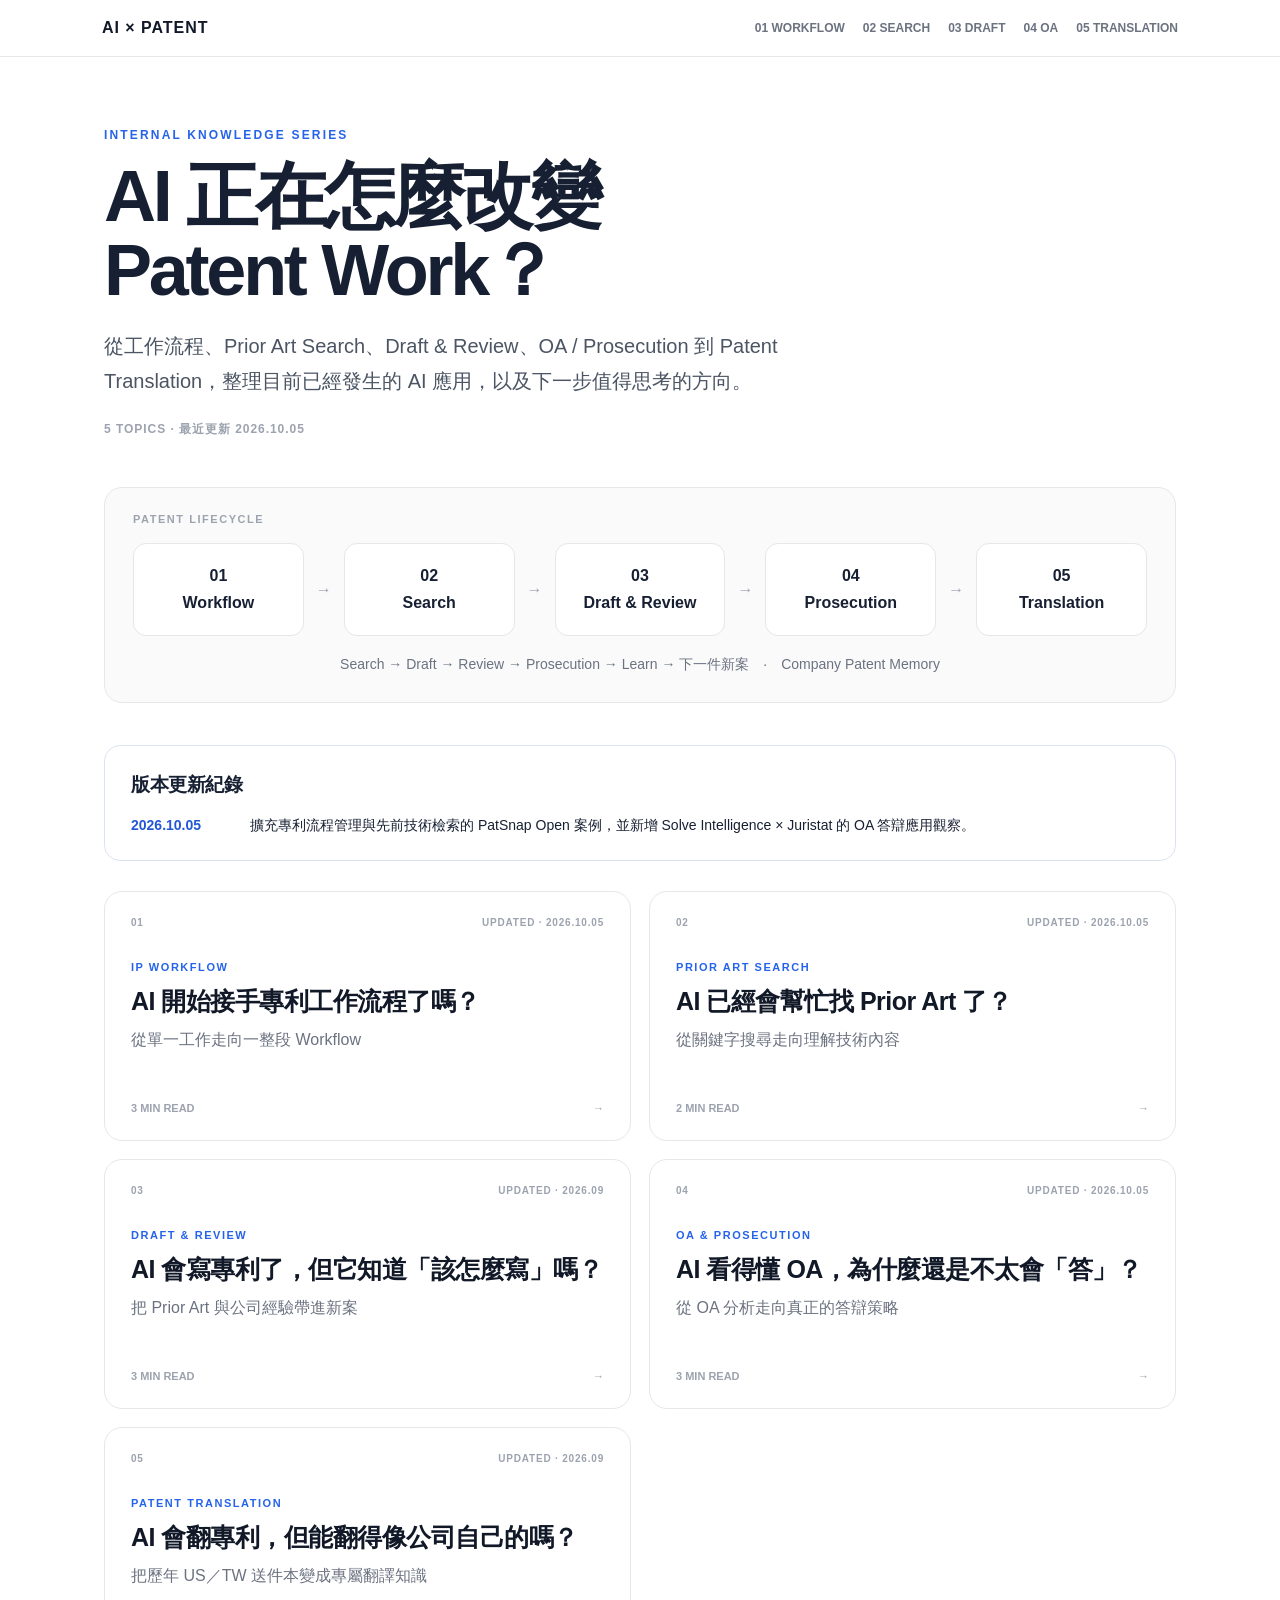
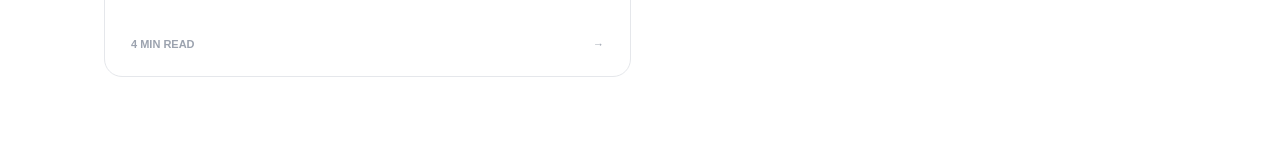
==== commit 30612492: "Add dated version history section to AI Patent homepage" ====
--- a/index.html
+++ b/index.html
@@ -154,6 +154,8 @@
  .life-row{grid-template-columns:1fr}.life-arrow{transform:rotate(90deg);text-align:center}
  .issue-nav{grid-template-columns:1fr 1fr;padding:18px}.issue-nav a:nth-child(2){display:none}
 }
+
+.update-log{margin:0 0 30px;padding:23px 26px;border:1px solid #dbe3f2;border-radius:16px;background:#fff}.update-log h2{font-size:19px;margin:0 0 12px}.update-log-entry{display:grid;grid-template-columns:105px 1fr;gap:14px;font-size:14px;line-height:1.65}.update-log time{font-weight:800;color:#2457d6}@media(max-width:680px){.update-log-entry{grid-template-columns:1fr;gap:2px}}
 </style>
 <style>
 @media (max-width: 760px){
@@ -247,6 +249,8 @@
 <div class="memory">Search → Draft → Review → Prosecution → Learn → 下一件新案　·　Company Patent Memory</div>
 </div>
 
+<section class="update-log" aria-label="版本更新紀錄"><h2>版本更新紀錄</h2><div class="update-log-entry"><time datetime="2026-10-05">2026.10.05</time><div>擴充專利流程管理與先前技術檢索的 PatSnap Open 案例，並新增 Solve Intelligence × Juristat 的 OA 答辯應用觀察。</div></div></section>
+
 <div class="topic-grid">
 <a class="topic-card" href="#issue-01">
   <div class="topic-top"><span>01</span><span>UPDATED · 2026.10.05</span></div>
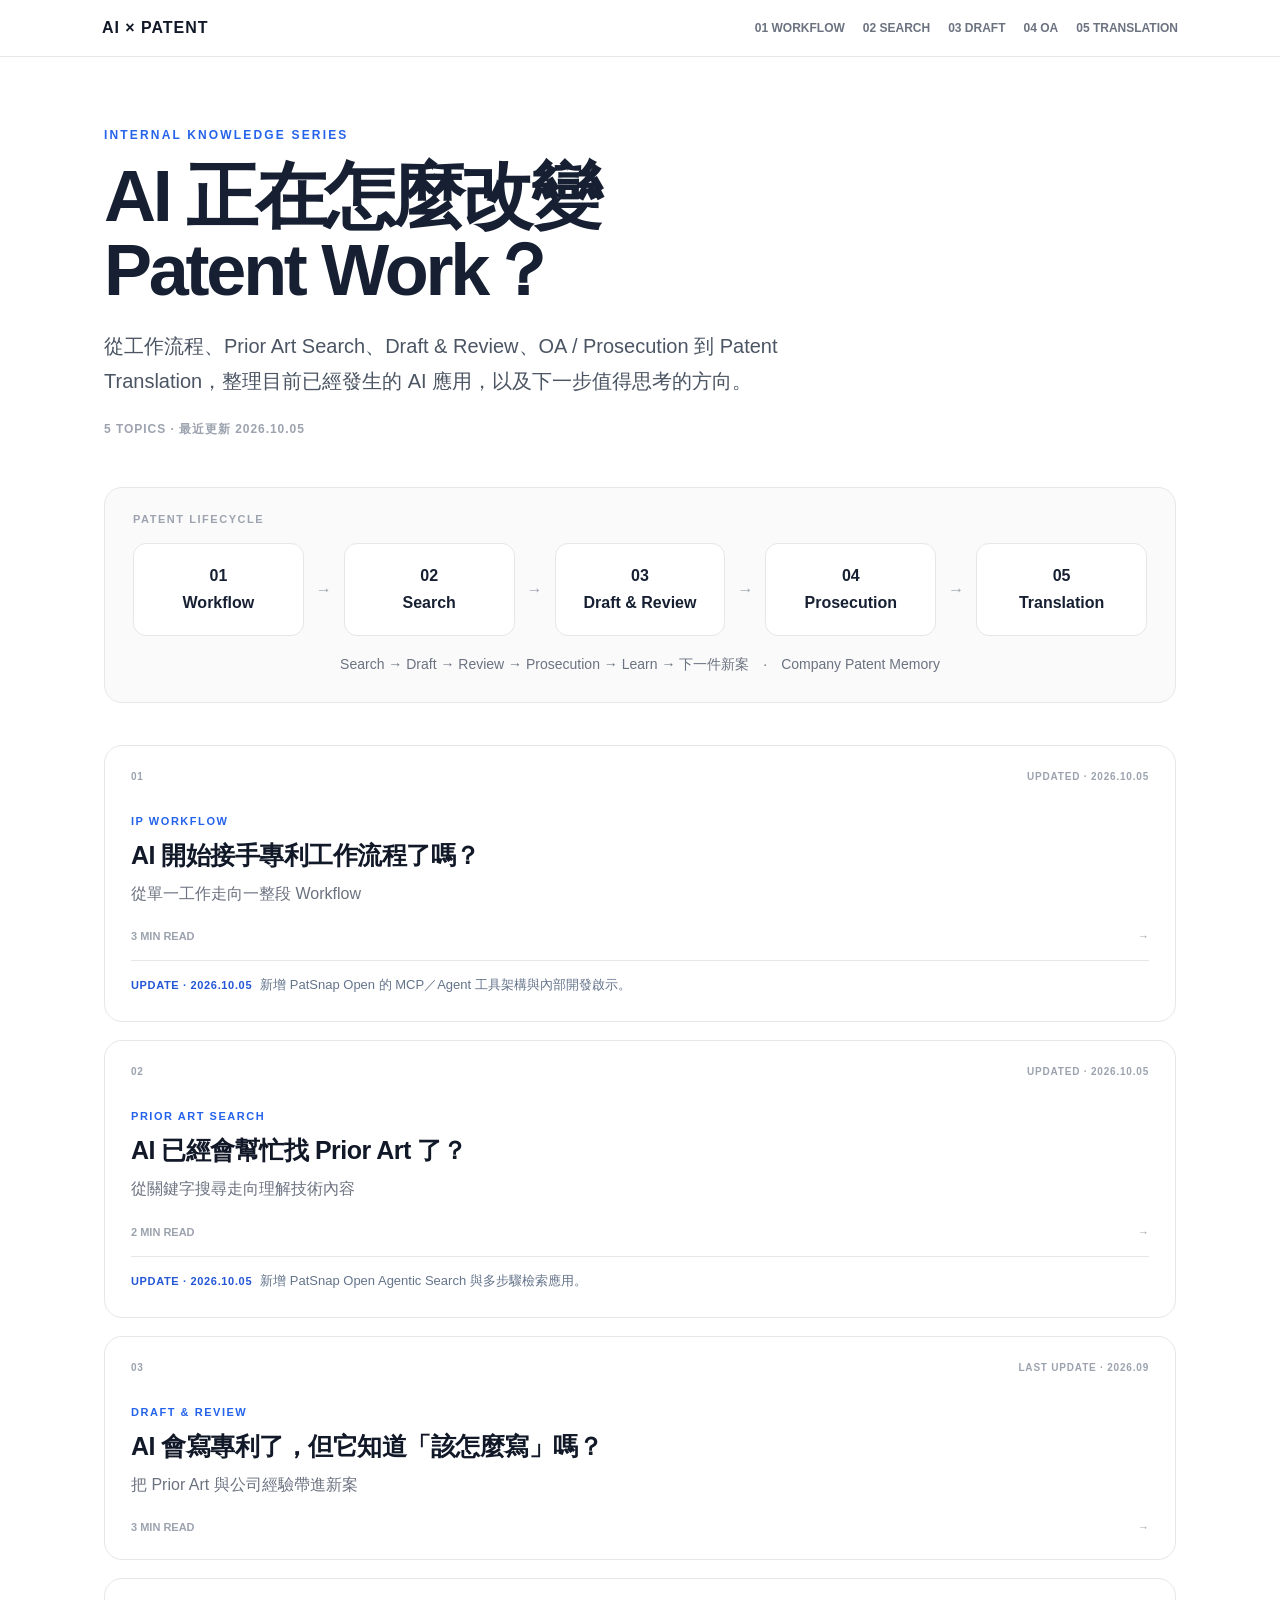
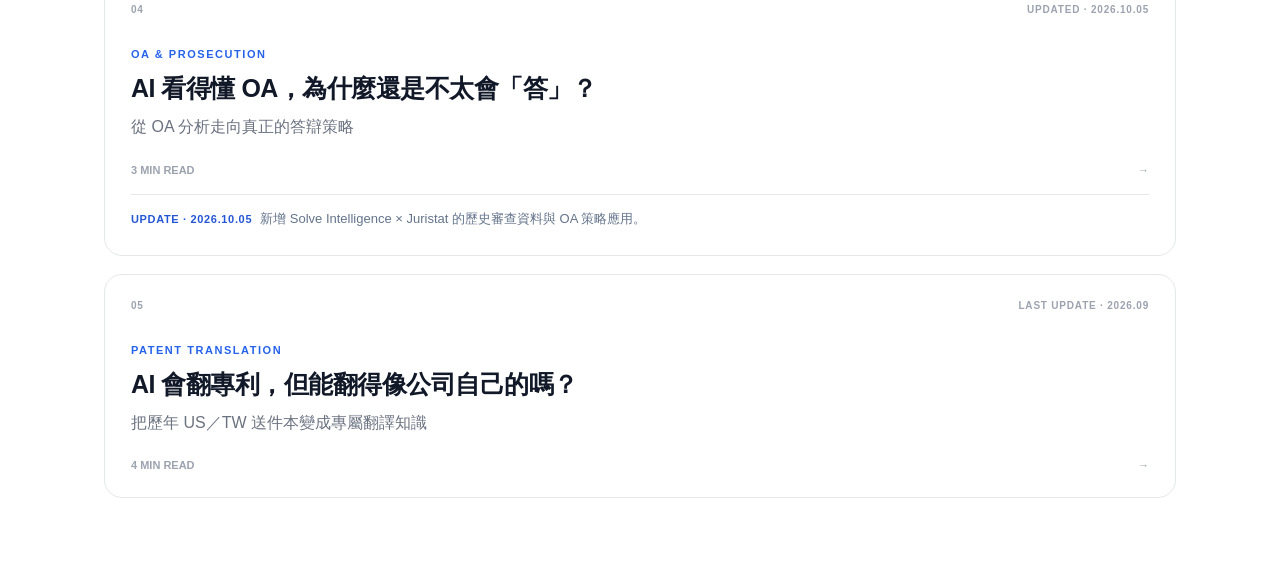
==== commit 19c1107e: "Use single-column article cards with per-article update notes" ====
--- a/index.html
+++ b/index.html
@@ -134,8 +134,8 @@
 .life-node{padding:18px 12px;border-radius:13px;background:white;border:1px solid #e5e7eb;text-align:center;font-weight:800}
 .life-arrow{color:#9ca3af;font-weight:900}
 .memory{margin-top:16px;text-align:center;color:#6b7280;font-size:14px}
-.topic-grid{display:grid;grid-template-columns:1fr 1fr;gap:18px}
-.topic-card{display:flex;min-height:250px;flex-direction:column;padding:26px;border:1px solid #e5e7eb;border-radius:18px;text-decoration:none;color:#111827;background:white;transition:.18s ease}
+.topic-grid{display:grid;grid-template-columns:1fr;gap:18px}
+.topic-card{display:flex;min-height:220px;flex-direction:column;padding:26px;border:1px solid #e5e7eb;border-radius:18px;text-decoration:none;color:#111827;background:white;transition:.18s ease}
 .topic-card:hover{transform:translateY(-3px);box-shadow:0 14px 34px rgba(17,24,39,.08);border-color:#cbd5e1}
 .topic-top{display:flex;justify-content:space-between;font:800 10px/1 Arial,sans-serif;letter-spacing:.08em;color:#9ca3af}
 .topic-kicker{margin-top:34px;font:900 11px/1 Arial,sans-serif;letter-spacing:.14em;color:#2563eb}
@@ -156,6 +156,8 @@
 }
 
 .update-log{margin:0 0 30px;padding:23px 26px;border:1px solid #dbe3f2;border-radius:16px;background:#fff}.update-log h2{font-size:19px;margin:0 0 12px}.update-log-entry{display:grid;grid-template-columns:105px 1fr;gap:14px;font-size:14px;line-height:1.65}.update-log time{font-weight:800;color:#2457d6}@media(max-width:680px){.update-log-entry{grid-template-columns:1fr;gap:2px}}
+
+.topic-update{margin-top:18px;padding-top:14px;border-top:1px solid #e5e7eb;color:#64748b;font-size:13px;line-height:1.55}.topic-update b{color:#2457d6;font-size:11px;letter-spacing:.06em;margin-right:8px}
 </style>
 <style>
 @media (max-width: 760px){
@@ -249,8 +251,6 @@
 <div class="memory">Search → Draft → Review → Prosecution → Learn → 下一件新案　·　Company Patent Memory</div>
 </div>
 
-<section class="update-log" aria-label="版本更新紀錄"><h2>版本更新紀錄</h2><div class="update-log-entry"><time datetime="2026-10-05">2026.10.05</time><div>擴充專利流程管理與先前技術檢索的 PatSnap Open 案例，並新增 Solve Intelligence × Juristat 的 OA 答辯應用觀察。</div></div></section>
-
 <div class="topic-grid">
 <a class="topic-card" href="#issue-01">
   <div class="topic-top"><span>01</span><span>UPDATED · 2026.10.05</span></div>
@@ -258,6 +258,7 @@
   <h3>AI 開始接手專利工作流程了嗎？</h3>
   <p>從單一工作走向一整段 Workflow</p>
   <div class="topic-read">3 MIN READ<b>→</b></div>
+  <div class="topic-update"><b>UPDATE · 2026.10.05</b>新增 PatSnap Open 的 MCP／Agent 工具架構與內部開發啟示。</div>
 </a>
 
 <a class="topic-card" href="#issue-02">
@@ -266,10 +267,11 @@
   <h3>AI 已經會幫忙找 Prior Art 了？</h3>
   <p>從關鍵字搜尋走向理解技術內容</p>
   <div class="topic-read">2 MIN READ<b>→</b></div>
+  <div class="topic-update"><b>UPDATE · 2026.10.05</b>新增 PatSnap Open Agentic Search 與多步驟檢索應用。</div>
 </a>
 
 <a class="topic-card" href="#issue-03">
-  <div class="topic-top"><span>03</span><span>UPDATED · 2026.09</span></div>
+  <div class="topic-top"><span>03</span><span>LAST UPDATE · 2026.09</span></div>
   <div class="topic-kicker">DRAFT & REVIEW</div>
   <h3>AI 會寫專利了，但它知道「該怎麼寫」嗎？</h3>
   <p>把 Prior Art 與公司經驗帶進新案</p>
@@ -282,10 +284,11 @@
   <h3>AI 看得懂 OA，為什麼還是不太會「答」？</h3>
   <p>從 OA 分析走向真正的答辯策略</p>
   <div class="topic-read">3 MIN READ<b>→</b></div>
+  <div class="topic-update"><b>UPDATE · 2026.10.05</b>新增 Solve Intelligence × Juristat 的歷史審查資料與 OA 策略應用。</div>
 </a>
 
 <a class="topic-card" href="#issue-05">
-  <div class="topic-top"><span>05</span><span>UPDATED · 2026.09</span></div>
+  <div class="topic-top"><span>05</span><span>LAST UPDATE · 2026.09</span></div>
   <div class="topic-kicker">PATENT TRANSLATION</div>
   <h3>AI 會翻專利，但能翻得像公司自己的嗎？</h3>
   <p>把歷年 US／TW 送件本變成專屬翻譯知識</p>
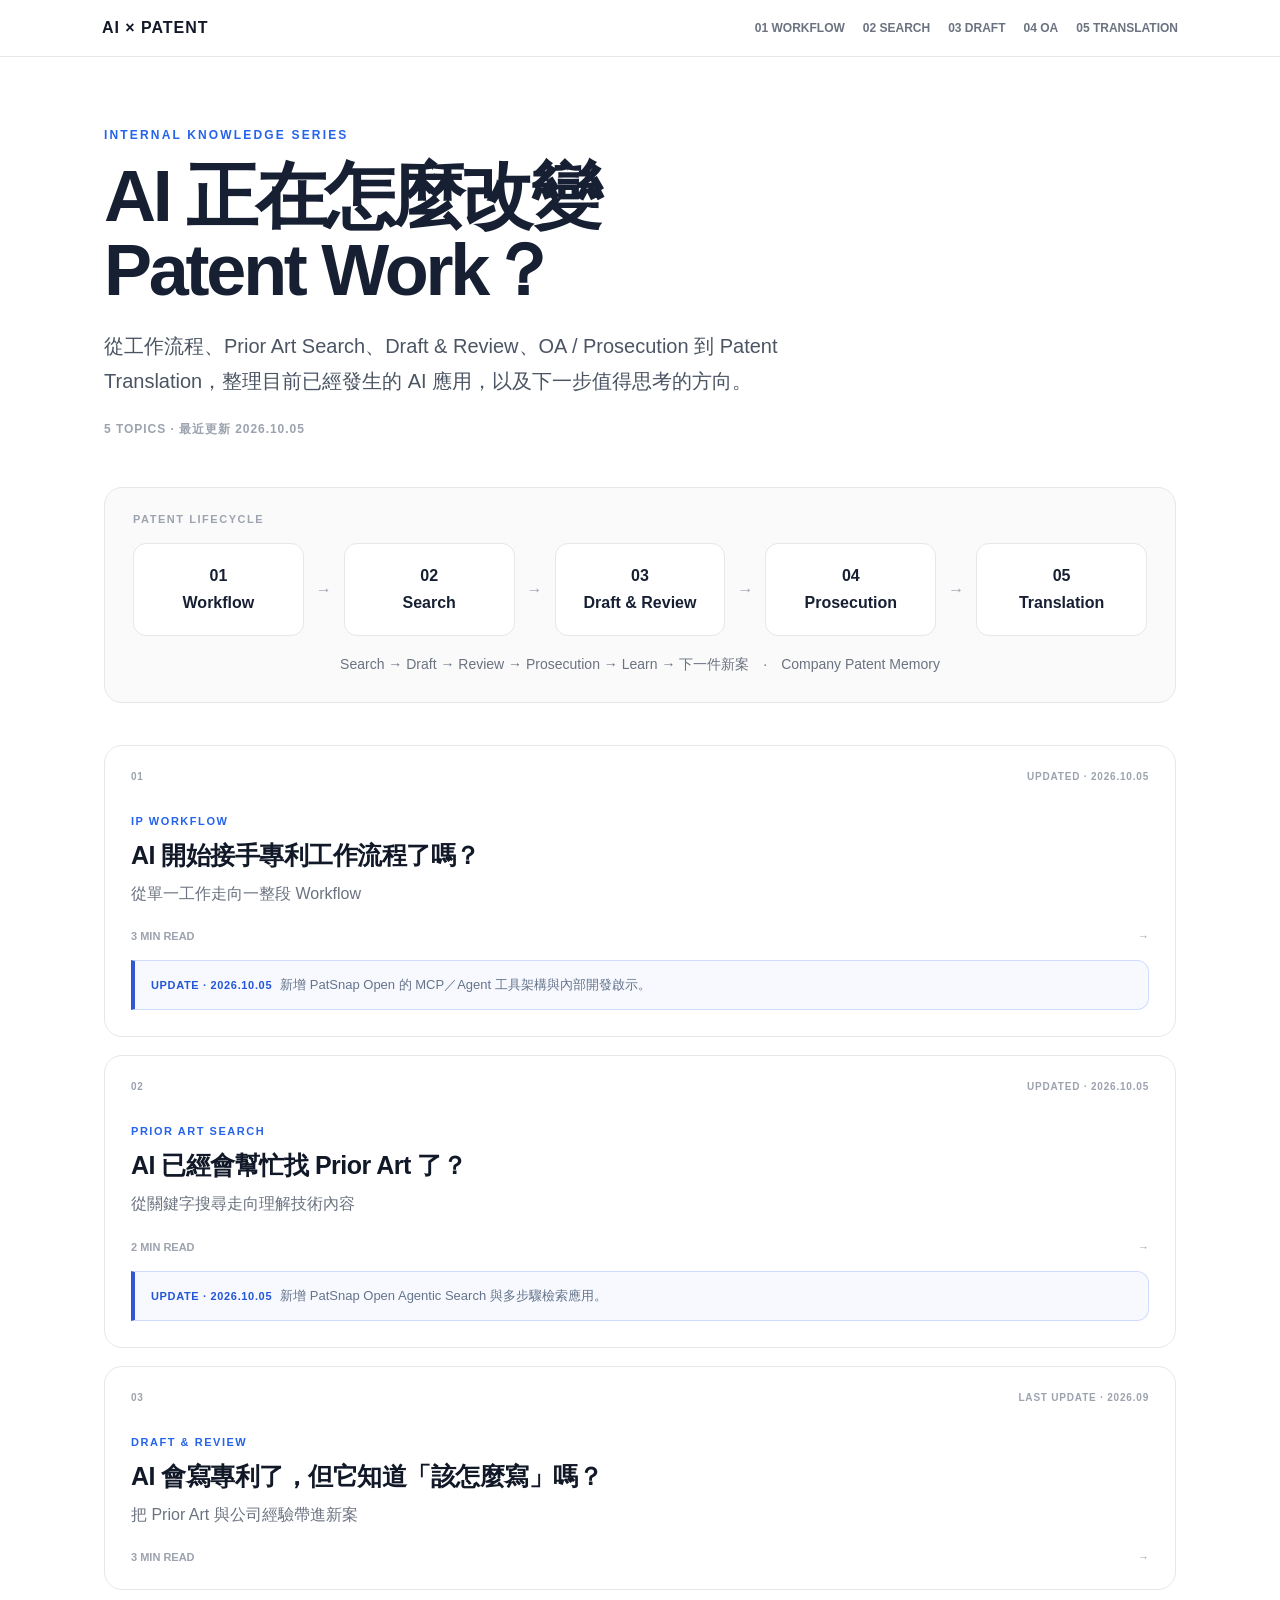
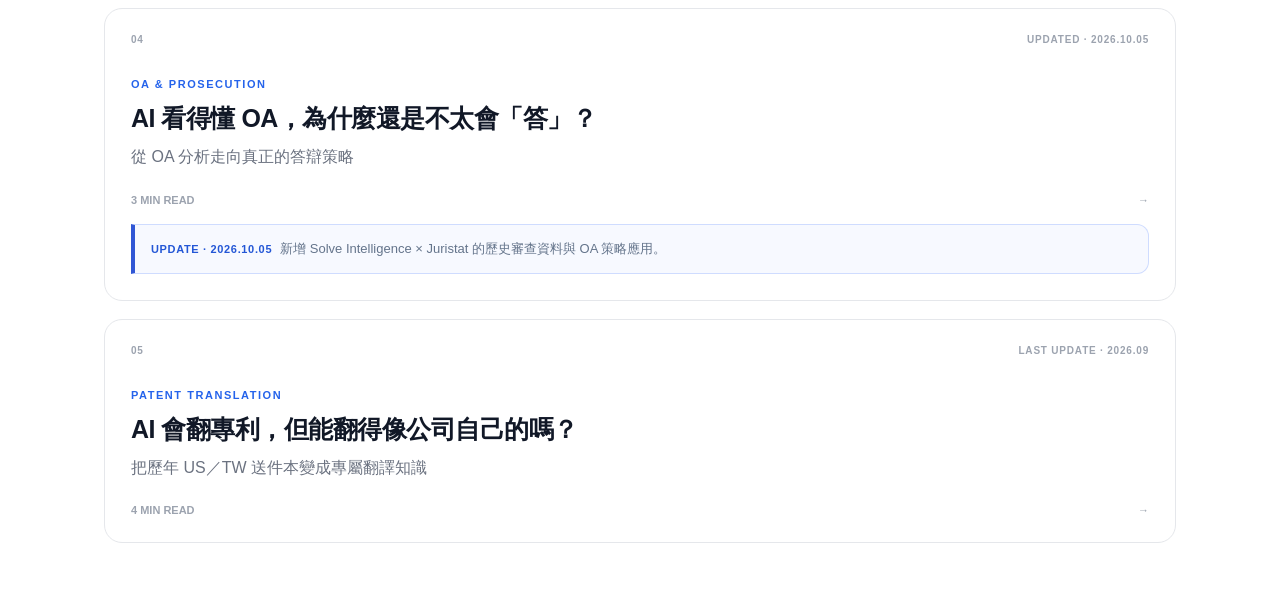
==== commit 153b6f9d: "Highlight homepage update notes with blue callout boxes" ====
--- a/index.html
+++ b/index.html
@@ -157,7 +157,9 @@
 
 .update-log{margin:0 0 30px;padding:23px 26px;border:1px solid #dbe3f2;border-radius:16px;background:#fff}.update-log h2{font-size:19px;margin:0 0 12px}.update-log-entry{display:grid;grid-template-columns:105px 1fr;gap:14px;font-size:14px;line-height:1.65}.update-log time{font-weight:800;color:#2457d6}@media(max-width:680px){.update-log-entry{grid-template-columns:1fr;gap:2px}}
 
-.topic-update{margin-top:18px;padding-top:14px;border-top:1px solid #e5e7eb;color:#64748b;font-size:13px;line-height:1.55}.topic-update b{color:#2457d6;font-size:11px;letter-spacing:.06em;margin-right:8px}
+.topic-update{margin-top:18px;padding:14px 16px;border:1px solid #cfdcff;border-left:4px solid #3157d5;border-radius:0 12px 12px 0;background:#f7f9ff;color:#64748b;font-size:13px;line-height:1.55}.topic-update b{color:#2457d6;font-size:11px;letter-spacing:.06em;margin-right:8px}
+
+.article-update{margin:22px 0;padding:18px 20px;border:1px solid #cfdcff;border-left:4px solid #3157d5;border-radius:0 14px 14px 0;background:#f7f9ff}.article-update-label{font-size:11px;font-weight:900;letter-spacing:.08em;color:#3157d5;margin-bottom:7px}.article-update-title{font-size:17px;font-weight:800;margin-bottom:7px}.article-update p{margin:8px 0}.article-update p:last-child{margin-bottom:0}
 </style>
 <style>
 @media (max-width: 760px){
@@ -368,9 +370,10 @@
 <p>PatSnap Open Platform 已提供 API、MCP 與 Agent Skills。AI Agent 執行任務時可以即時呼叫專利檢索與資料取得功能，而不是只靠語言模型的既有知識回答；平台也把新穎性檢索、FTO、技術問答與說明書撰寫等能力做成可串接的流程。</p>
 <div class="flow"><span class="step">AI 接到任務</span><span class="arrow">→</span><span class="step">連接專利資料</span><span class="arrow">→</span><span class="step">取得即時資料</span><span class="arrow">→</span><span class="step">執行下一步</span></div>
 </section>
+<div class="article-update"><div class="article-update-label">UPDATE · 2026.10.05</div><div class="article-update-title">PatSnap Open：從專利資料進一步走向 Agent 工具層</div>
 
 <div class="rule"></div>
-<section class="item"><span class="badge green">新增觀察 · 2026.10.05</span><h3>PatSnap Open 延伸：從資料庫到可供 Agent 調用的工具層</h3><p>前述第⑦項 PatSnap Open 案例值得進一步關注的，不只是 AI 可以取得專利資料，而是透過 MCP／API 將檢索、資料取得等功能拆成可呼叫工具。Agent 可依任務安排多步驟資料取得與分析，專利工程師則負責核對來源及關鍵判斷。</p><p><b>對內部開發的啟示：</b>優先定義 get_case_info、get_prosecution_history、search_patents 等清楚的工具介面，串接既有 iGPS、文件及外部專利資料；不必把所有功能重新做進 Dashboard。導入前仍須確認資料授權、存取權限與審計紀錄。</p><p>官方資料：<a href="https://open.patsnap.com/" target="_blank" rel="noopener">PatSnap Open</a></p></section>
+<p>前述第⑦項 PatSnap Open 案例值得進一步關注的，不只是 AI 可以取得專利資料，而是透過 MCP／API 將檢索、資料取得等功能拆成可呼叫工具。Agent 可依任務安排多步驟資料取得與分析，專利工程師則負責核對來源及關鍵判斷。</p><p><b>對內部開發的啟示：</b>優先定義 get_case_info、get_prosecution_history、search_patents 等清楚的工具介面，串接既有 iGPS、文件及外部專利資料；不必把所有功能重新做進 Dashboard。導入前仍須確認資料授權、存取權限與審計紀錄。</p><p>官方資料：<a href="https://open.patsnap.com/" target="_blank" rel="noopener">PatSnap Open</a></p></div>
 <h2>對整個 IP 部門有什麼意義？</h2>
 <div class="two">
  <div class="card role"><b>⚖️ 專利工程師</b>先前技術／OA 分析<br>請求項對照<br>說明書／請求項審閱<br>審查答辯決策支援<br><br><strong>核心仍是技術／法律判斷</strong></div>
@@ -430,12 +433,11 @@
 </section>
 <div class="footer">AI × PATENT · Internal Knowledge Series</div>
 </div><div class="issue-nav"><span></span><a href="#home">回到首頁 ↑</a><a href="#issue-02">02 PRIOR ART SEARCH →</a></div></article><article id="issue-02" class="issue"><div class="article-back"><a href="#">← AI × PATENT 首頁</a></div><div class="issue-shell">
-<section class="hero">
-<div class="kicker">AI × PATENT · #02 · PRIOR ART SEARCH</div>
+<div class="eyebrow">AI × PATENT · #02 · PRIOR ART SEARCH</div>
 <h1>AI 已經會幫忙找 Prior Art 了？</h1>
-<div class="sub">用 2 分鐘看看 AI 如何改變專利檢索的起點。</div>
+<p class="sub">用 2 分鐘看看 AI 如何改變專利檢索的起點。</p>
 <div class="meta">SEP 2026 · 2 MIN READ · 資訊更新至 2026.10.05</div>
-</section>
+<div class="rule"></div>
 
 <section class="card">
 <h2>從「找對關鍵字」到「讓 AI 理解技術」</h2>
@@ -480,7 +482,7 @@
 </section>
 
 <section class="card">
-<section class="item"><span class="badge green">新增觀察 · 2026.10.05</span><h3>PatSnap Open：從單次檢索走向 Agentic Search</h3><p>PatSnap Open 以 MCP 將專利檢索等能力提供給 AI Agent 呼叫，使檢索流程有機會從人工輸入單次查詢，延伸到 AI 規劃檢索、取得專利內容、依初步結果調整條件並整理來源。此處重點是工具整合及可追溯的研究流程，不代表已能取代人工新穎性或 FTO 判斷。</p><p><b>對內部 Agent 的啟示：</b>將 TIPO、GPSS 或其他授權資料來源包裝成明確的查詢工具，讓 Agent 依任務逐步呼叫；各步驟保存檢索式、來源與人工覆核結果。</p><p>官方資料：<a href="https://open.patsnap.com/" target="_blank" rel="noopener">PatSnap Open</a></p></section>
+<div class="article-update"><div class="article-update-label">UPDATE · 2026.10.05</div><div class="article-update-title">PatSnap Open：從單次檢索走向 Agentic Search</div><p>PatSnap Open 以 MCP 將專利檢索等能力提供給 AI Agent 呼叫，使檢索流程有機會從人工輸入單次查詢，延伸到 AI 規劃檢索、取得專利內容、依初步結果調整條件並整理來源。此處重點是工具整合及可追溯的研究流程，不代表已能取代人工新穎性或 FTO 判斷。</p><p><b>對內部 Agent 的啟示：</b>將 TIPO、GPSS 或其他授權資料來源包裝成明確的查詢工具，讓 Agent 依任務逐步呼叫；各步驟保存檢索式、來源與人工覆核結果。</p><p>官方資料：<a href="https://open.patsnap.com/" target="_blank" rel="noopener">PatSnap Open</a></p></div>
 <h2>💡 對 專利工程師 有什麼意義？</h2>
 <div class="label">以前</div>
 <div class="flow"><span class="step">Keyword</span><span class="arrow">→</span><span class="step">Boolean Search</span><span class="arrow">→</span><span class="step">Review</span></div>
@@ -599,7 +601,7 @@
 
 <div class="takeaway">公司的歷史 prosecution data，真正值得留下的也許不只是「以前怎麼答」，<br>而是「當時為什麼這樣答」。</div>
 
-<div class="rule"></div><section class="item"><span class="badge green">新增觀察 · 2026.10.05</span><h3>Solve Intelligence × Juristat：讓歷史審查資料參與答辯策略</h3><p>Juristat Data Layer 透過 MCP 與 Solve Intelligence 整合，讓 AI 在分析 OA 時可取得 USPTO 歷史審查資料與 Examiner／Art Unit 相關資訊。這代表答辯輔助正從分析單一 OA 與引證文獻，走向結合歷史審查脈絡；但歷史統計不等於個案成功保證，策略仍須由專利工程師判斷。</p><p><b>對內部 Agent 的啟示：</b>若能將公司歷史 OA、Response、Claim amendment 與最終審查結果建立可追溯的資料層，便可在處理新案時找出類似案例，供人工比較，而非讓 AI 直接套用過往答辯。</p><p>官方資料：<a href="https://juristat.com/" target="_blank" rel="noopener">Juristat</a> ／ <a href="https://www.solveintelligence.com/" target="_blank" rel="noopener">Solve Intelligence</a></p></section>
+<div class="rule"></div><div class="article-update"><div class="article-update-label">UPDATE · 2026.10.05</div><div class="article-update-title">Solve Intelligence × Juristat：讓歷史審查資料參與答辯策略</div><p>Juristat Data Layer 透過 MCP 與 Solve Intelligence 整合，讓 AI 在分析 OA 時可取得 USPTO 歷史審查資料與 Examiner／Art Unit 相關資訊。這代表答辯輔助正從分析單一 OA 與引證文獻，走向結合歷史審查脈絡；但歷史統計不等於個案成功保證，策略仍須由專利工程師判斷。</p><p><b>對內部 Agent 的啟示：</b>若能將公司歷史 OA、Response、Claim amendment 與最終審查結果建立可追溯的資料層，便可在處理新案時找出類似案例，供人工比較，而非讓 AI 直接套用過往答辯。</p><p>官方資料：<a href="https://juristat.com/" target="_blank" rel="noopener">Juristat</a> ／ <a href="https://www.solveintelligence.com/" target="_blank" rel="noopener">Solve Intelligence</a></p></div>
 <h2>可以從現在開始累積什麼？</h2>
 <p>每次 OA 結案時，不一定要先建立複雜資料庫。可以先多留一小段結構化資訊：</p>
 <div class="flow"><span>遇到什麼問題</span><b>→</b><span>有哪些選項</span><b>→</b><span>最後選哪個</span><b>→</b><span>為什麼</span><b>→</b><span>結果如何</span></div>
